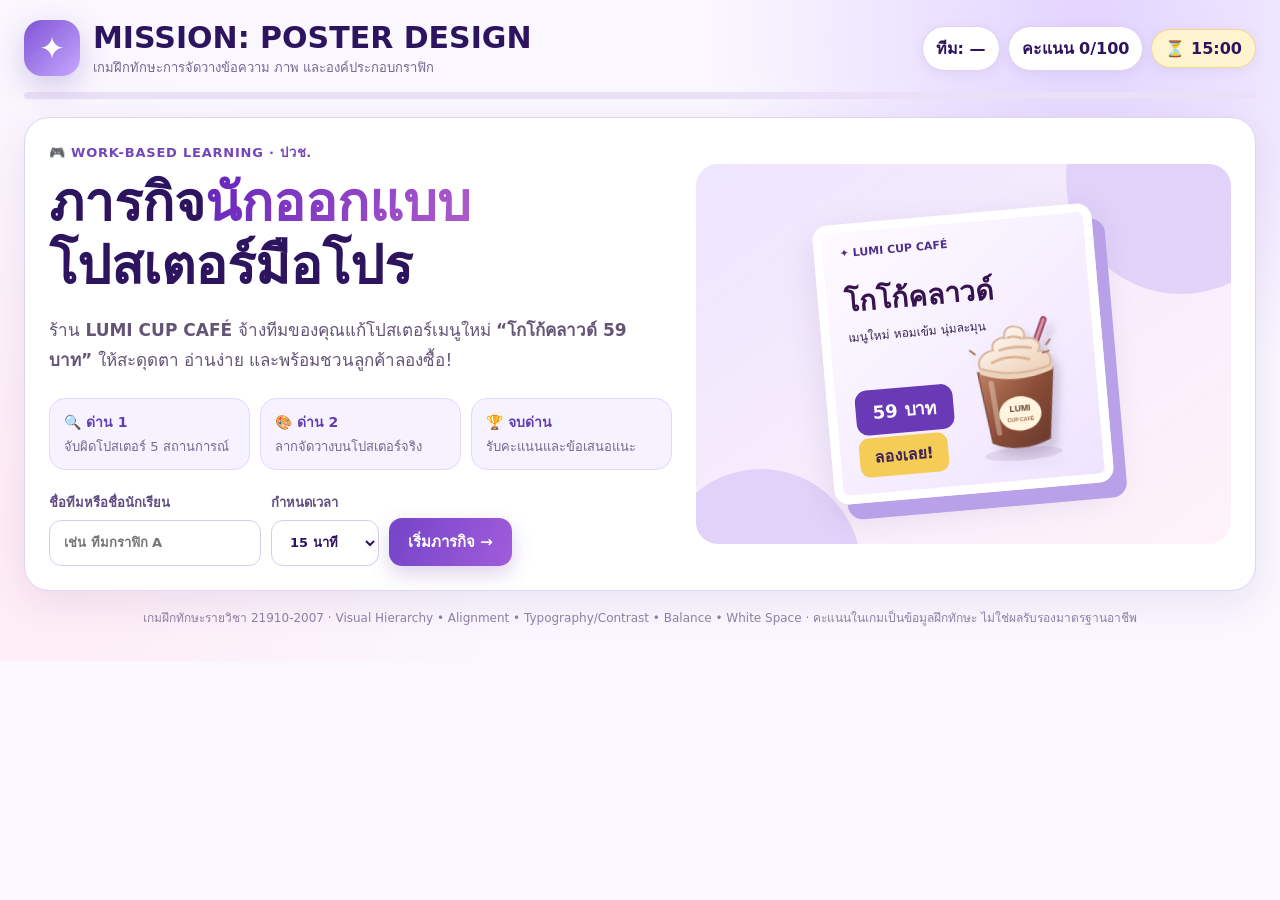
==== lumi-poster-design-game/index.html @ b1ff3faf "Publish independent LUMI CUP CAFE poster design learning game" ====
<!doctype html>
<html lang="th">
<head>
<meta charset="utf-8" />
<meta name="viewport" content="width=device-width,initial-scale=1" />
<title>ภารกิจนักออกแบบโปสเตอร์ | LUMI CUP CAFÉ</title>
<style>
:root{--deep:#2d145f;--purple:#7245c6;--lilac:#a58ce7;--pink:#f7e7ff;--yellow:#ffd868;--line:#ded4f3;--ink:#33264e;--muted:#75688d;--bg:#faf7ff;--green:#23765c;--red:#b74364}*{box-sizing:border-box}html{min-height:100%;background:var(--bg)}body{font-family:'Noto Sans Thai','Sarabun','Tahoma',system-ui,sans-serif;background:radial-gradient(circle at 85% 5%,#e2d3ff 0,transparent 30%),radial-gradient(circle at 2% 80%,#ffebf4 0,transparent 35%),var(--bg);margin:0;color:var(--ink)}button,input,select{font:inherit}button{cursor:pointer}button:disabled{cursor:not-allowed;opacity:.45}.app{max-width:1280px;margin:0 auto;padding:19px 24px 34px}.top{display:flex;justify-content:space-between;align-items:center;gap:16px;margin-bottom:20px}.topBrand{display:flex;align-items:center;gap:13px}.logo{height:56px;width:56px;border-radius:18px;display:grid;place-items:center;background:linear-gradient(135deg,#7f54d5,#c5a8ff);color:#fff;font-size:31px;box-shadow:0 10px 30px #6348b141}.top h1{font-size:clamp(21px,2.6vw,30px);color:var(--deep);margin:0;line-height:1.25}.top small{color:var(--muted);font-size:13px}.stats{display:flex;align-items:center;gap:8px;flex-wrap:wrap;justify-content:flex-end}.chip{border:1px solid #ded0f2;background:#fff;padding:9px 13px;border-radius:999px;font-weight:700;color:var(--deep);white-space:nowrap;box-shadow:0 3px 12px #4d348012}.chip.time{background:#fff4cf;border-color:#f5d881}.progress{height:7px;border-radius:15px;background:#eae1f8;overflow:hidden;margin:-6px 0 18px}.progressFill{height:100%;background:linear-gradient(90deg,#7543c6,#e0a3ec);width:0;transition:width .3s}.screen{display:none}.screen.active{display:block;animation:fade .25s ease}@keyframes fade{from{opacity:.5;transform:translateY(8px)}to{opacity:1;transform:translateY(0)}}.panel{background:#fff;border:1px solid var(--line);border-radius:25px;box-shadow:0 12px 37px #4e358218;padding:24px}.hero{display:grid;grid-template-columns:1fr 0.86fr;gap:24px;align-items:center;overflow:hidden}.eyebrow{letter-spacing:.06em;font-size:13px;color:#7545be;font-weight:900}.hero h2{font-size:clamp(29px,4.5vw,53px);color:var(--deep);line-height:1.2;margin:8px 0 15px}.hero p{font-size:17px;line-height:1.8;color:#645576}.gradientText{background:linear-gradient(120deg,#6425bc,#b15cce);background-clip:text;-webkit-background-clip:text;color:transparent}.heroArt{position:relative;min-height:380px;display:flex;align-items:center;justify-content:center;background:linear-gradient(145deg,#eee5ff,#fff3f9);border-radius:22px;padding:25px;overflow:hidden}.heroArt::before,.heroArt::after{position:absolute;content:'';border-radius:50%;background:#d7c6f8aa}.heroArt::before{width:230px;height:230px;top:-100px;right:-65px}.heroArt::after{width:200px;height:200px;bottom:-125px;left:-35px}.miniPoster{width:280px;aspect-ratio:1;background:linear-gradient(140deg,#fefaff,#efe4ff);border:9px solid #fff;border-radius:15px;box-shadow:12px 16px 0px #b8a1e8,0 12px 35px #48377922;position:relative;transform:rotate(-5deg);overflow:hidden;z-index:1}.miniPoster .mBrand{position:absolute;top:14px;left:17px;font-size:11px;font-weight:900;color:#50308b}.miniPoster .mTitle{position:absolute;top:47px;left:17px;font-size:28px;color:#36124e;font-weight:900}.miniPoster .mSub{position:absolute;top:95px;left:18px;font-size:12px}.miniPoster .mDrink{position:absolute;right:15px;top:90px;font-size:104px;filter:drop-shadow(6px 8px 4px #55446b38);width:132px;height:163px}.miniPoster .mPrice{position:absolute;left:19px;bottom:58px;background:#6939b6;color:white;padding:8px 17px;border-radius:12px;font-size:18px;font-weight:900}.miniPoster .mCta{position:absolute;left:19px;bottom:16px;background:#f5cd56;color:#40225a;border-radius:10px;padding:7px 15px;font-weight:900}.featureRow{display:grid;grid-template-columns:repeat(3,1fr);gap:10px;margin:22px 0}.feature{border-radius:16px;padding:12px 14px;background:#f7f2ff;border:1px solid #e5d8fb}.feature strong{display:block;color:#623cb2;font-size:14px;margin-bottom:3px}.feature span{font-size:13px;color:var(--muted)}.formrow{display:flex;gap:10px;align-items:flex-end;flex-wrap:wrap;margin-top:21px}.field{display:flex;flex-direction:column;gap:7px;font-size:13px;color:#604c80;font-weight:800}.field input,.field select{height:46px;border:1px solid #d9cceb;background:white;border-radius:12px;padding:0 14px;outline:none;color:#2d145f}.field input:focus,.field select:focus{box-shadow:0 0 0 3px #a58ce756}.btn{border:0;border-radius:13px;padding:12px 19px;font-weight:900;font-size:15px;min-height:46px;transition:transform .15s,filter .15s}.btn:hover{filter:brightness(1.03);transform:translateY(-1px)}.primary{background:linear-gradient(110deg,#7544c7,#a05cdb);color:white;box-shadow:0 8px 20px #6c42b33b}.secondary{background:#f1eafd;color:#5e359d;border:1px solid #d9c9f4}.quiet{background:white;border:1px solid #ddd4ef;color:#6b5886}.yellow{background:#ffd562;color:#452660}.headRow{display:flex;align-items:flex-start;justify-content:space-between;gap:15px;margin-bottom:16px}.headRow h2{color:var(--deep);margin:2px 0 5px;font-size:clamp(24px,3.4vw,35px)}.headRow p{color:var(--muted);margin:0;line-height:1.6}.tag{font-size:12px;color:#613aa1;background:#f0e7ff;border-radius:100px;padding:8px 12px;font-weight:900;white-space:nowrap}.quizLayout{display:grid;grid-template-columns:0.75fr 1fr;gap:18px}.badPreview{height:355px;border-radius:20px;background:linear-gradient(155deg,#ffeffb,#e2d6ff);padding:19px;position:relative;overflow:hidden;border:1px solid #e2d4ff}.badPreview .bpbrand{font-size:12px;font-weight:bold}.badPreview .bptitle{position:absolute;top:54px;left:25px;font-size:31px;font-weight:900;color:#49218c}.badPreview .bpphoto{position:absolute;top:105px;right:40px;font-size:109px;width:152px;height:185px}.badPreview .bpprice{position:absolute;bottom:90px;left:27px;font-weight:900;color:#642fa1;font-size:23px}.badPreview .bpcta{position:absolute;bottom:38px;left:27px;background:#f6d268;color:#442c4e;padding:7px 14px;border-radius:10px;font-weight:900}.badPreview .bpcopy{position:absolute;bottom:130px;left:27px;font-size:13px}.badPreview.caseHierarchy .bptitle{font-size:15px;top:82px}.badPreview.caseHierarchy .bpcopy{font-size:25px;bottom:128px}.badPreview.caseAlign .bptitle{left:140px}.badPreview.caseAlign .bpprice{left:10px}.badPreview.caseAlign .bpcta{left:170px}.badPreview.caseContrast .bptitle,.badPreview.caseContrast .bpprice{color:#e4d6ff}.badPreview.caseBalance .bpphoto{width:225px;height:265px;right:auto;left:-39px;top:75px}.badPreview.caseBalance .bptitle{left:222px;font-size:14px}.badPreview.caseBalance .bpprice{left:220px;font-size:14px}.badPreview.caseWhitespace .bptitle{top:91px}.badPreview.caseWhitespace .bpcopy{bottom:148px}.badPreview.caseWhitespace .bpprice{bottom:140px}.badPreview.caseWhitespace .bpcta{bottom:123px}.questionCard h3{color:#2f1c55;font-size:23px;margin:7px 0 15px;line-height:1.5}.options{display:grid;gap:10px}.opt{display:flex;align-items:center;gap:11px;text-align:left;padding:15px 16px;background:#fbf9ff;border:2px solid #ede7f7;border-radius:13px;font-size:15px;line-height:1.6;color:#3d2c5c;font-weight:700;min-height:62px}.opt .letter{border-radius:10px;display:grid;place-items:center;width:28px;height:28px;flex:none;background:#e9dcfa;color:#6938b1}.opt:hover:not(:disabled){border-color:#976ce2;background:#f7f0ff}.opt.correct{border-color:#5ab69b;background:#eaf8f1}.opt.wrong{border-color:#da889b;background:#fff0f4}.feedback{padding:14px;border-radius:14px;margin-top:16px;background:#fff5e4;border:1px solid #f2deae;color:#614b20;line-height:1.6;display:none}.feedback.show{display:block}.quizBottom{display:flex;justify-content:space-between;align-items:center;margin-top:18px}.boardLayout{display:grid;grid-template-columns:minmax(380px,1.02fr) minmax(300px,.88fr);gap:20px;align-items:start}.canvasWrap{background:#f6f1ff;padding:19px;border-radius:23px;border:1px solid #e4d7fb}.canvasTitle{display:flex;justify-content:space-between;color:#6c5491;font-size:13px;font-weight:800;margin-bottom:10px}.poster{width:min(100%,560px);aspect-ratio:1/1;margin:auto;background:linear-gradient(145deg,#fffafb 5%,#efe6ff 85%);border:9px solid white;border-radius:18px;box-shadow:0 14px 40px #54367a22;position:relative;overflow:hidden;touch-action:none;user-select:none}.poster::before{content:'';width:58%;height:58%;border-radius:50%;position:absolute;top:29%;right:-25%;background:radial-gradient(circle,#e7c6e8,#efdcff00 75%);pointer-events:none}.poster.guides{background-image:linear-gradient(145deg,#fffafb 5%,#efe6ff 85%),linear-gradient(#b59adb 1px,transparent 1px),linear-gradient(90deg,#b59adb 1px,transparent 1px)}.poster.guides::after{content:'';position:absolute;inset:5%;border:2px dashed #8d62b6b0;pointer-events:none;border-radius:8px}.posterPiece{position:absolute;touch-action:none;cursor:grab;display:flex;align-items:center;justify-content:center;text-align:center;transition:box-shadow .12s;padding:3px;line-height:1.1;z-index:2}.posterPiece:focus,.posterPiece.selected{outline:2px dashed #7d45c1;outline-offset:2px;z-index:5}.posterPiece:active{cursor:grabbing}.pieceBrand{font-weight:900;font-size:clamp(10px,1.4vw,16px);color:#59318b;letter-spacing:.05em;justify-content:flex-start}.pieceTitle{font-weight:1000;color:#ead4f5;font-size:clamp(18px,3vw,31px);justify-content:flex-start;text-align:left}.pieceTitle.big{font-size:clamp(27px,4.9vw,47px)}.pieceTitle.dark{color:#3c1b65}.pieceImage{font-size:clamp(67px,11vw,145px);filter:drop-shadow(3px 6px 5px #4a277327)}.cocoaCup{display:block;width:100%;height:100%;pointer-events:none}.piecePrice{font-weight:1000;background:#7136b6;color:white;border-radius:14px;font-size:clamp(14px,3vw,29px);box-shadow:0 5px 13px #8d57ca33}.pieceCta{background:#ffd569;color:#422450;border-radius:14px;font-size:clamp(13px,2.5vw,25px);font-weight:900}.posterNote{position:absolute;left:9%;top:43%;font-size:clamp(9px,1.3vw,13px);color:#977faf;pointer-events:none}.moveNote{font-size:12px;text-align:center;color:#695782;margin-top:10px}.toolPane h3{font-size:18px;color:var(--deep);margin:5px 0 8px}.toolPane p,.toolPane li{font-size:14px;line-height:1.75;color:#6c5a80}.selectLabel{display:inline-block;background:#f5edff;color:#5f349a;border-radius:9px;padding:5px 11px;font-size:13px;font-weight:900;margin:8px 0}.controls{border-radius:18px;background:#faf7ff;border:1px solid #e4dafa;padding:14px;display:grid;gap:12px}.controlGroup{display:flex;gap:7px;align-items:center;flex-wrap:wrap}.controlGroup label{min-width:95px;font-weight:800;font-size:13px;color:#51426c}.smallBtn{padding:9px 11px;border-radius:10px;font-size:13px;background:white;border:1px solid #d4c4ee;color:#5a3b8f;font-weight:900;min-width:42px}.smallBtn.on{background:#7349bf;color:white}.direction{display:grid;grid-template-columns:repeat(3,44px);gap:5px;justify-content:center}.direction button{border:1px solid #d4c4ee;background:white;color:#57368b;border-radius:9px;font-size:18px;min-height:38px}.direction .invisible{visibility:hidden}.evaluation{display:none;border-radius:18px;margin-top:13px;padding:14px;border:1px solid #e5d8f4;background:#fff}.evaluation.show{display:block}.criterion{display:flex;gap:8px;align-items:flex-start;margin:9px 0;font-size:13px;line-height:1.5}.criterion .status{width:21px;flex:none;font-weight:900}.criterion.ok{color:var(--green)}.criterion.notok{color:#a94c68}.workActions{display:flex;gap:8px;flex-wrap:wrap;margin-top:12px}.finalGrade{text-align:center;background:linear-gradient(145deg,#faf2ff,#fff);border:1px solid #e0cbf1;border-radius:22px;padding:26px 15px;margin:15px 0}.finalGrade .number{font-size:clamp(72px,12vw,115px);color:#6937b7;line-height:1;font-weight:1000}.finalGrade .number small{font-size:25px;color:#a894c0}.resultGrid{display:grid;grid-template-columns:repeat(2,1fr);gap:15px}.metric{padding:21px;border-radius:18px;background:#f8f3ff;border:1px solid #e7dbfc}.metric strong{font-size:32px;color:#452071}.metric span{color:#745e8e;font-size:14px;display:block}.foot{margin-top:17px;color:#8d7fa2;font-size:12px;text-align:center}.hide{display:none!important}@media(max-width:900px){.app{padding:12px}.hero,.quizLayout,.boardLayout{grid-template-columns:1fr}.heroArt{min-height:240px}.featureRow{grid-template-columns:1fr}.panel{padding:17px}.stats .chip{font-size:12px;padding:7px 10px}.poster{max-width:540px}.top{align-items:flex-start}.top h1{font-size:21px}.heroArt{display:none}}@media(max-width:520px){.top{flex-wrap:wrap}.headRow{display:block}.resultGrid{grid-template-columns:1fr}.boardLayout{display:block}.quizLayout{display:block}.posterPiece.pieceTitle.big{font-size:clamp(20px,7vw,35px)}.pieceImage{font-size:clamp(62px,24vw,110px)}}@media print{.top,.progress,.foot,.resultButtons,#screen-intro,#screen-quiz,#screen-board{display:none!important}#screen-result{display:block!important}.app{padding:0}.panel{box-shadow:none;border:none}.finalGrade{page-break-inside:avoid}}
</style>
</head>
<body>
<div class="app">
 <header class="top">
  <div class="topBrand"><div class="logo">✦</div><div><h1>MISSION: POSTER DESIGN</h1><small>เกมฝึกทักษะการจัดวางข้อความ ภาพ และองค์ประกอบกราฟิก</small></div></div>
  <div class="stats"><div class="chip">ทีม: <span id="teamView">—</span></div><div class="chip">คะแนน <span id="scoreView">0</span>/100</div><div class="chip time">⏳ <span id="timeView">15:00</span></div></div>
 </header>
 <div class="progress"><div class="progressFill" id="progressFill"></div></div>
 <section id="screen-intro" class="screen active">
  <div class="panel hero">
   <div>
    <div class="eyebrow">🎮 WORK-BASED LEARNING · ปวช.</div>
    <h2>ภารกิจ<span class="gradientText">นักออกแบบ</span><br>โปสเตอร์มือโปร</h2>
    <p>ร้าน <b>LUMI CUP CAFÉ</b> จ้างทีมของคุณแก้โปสเตอร์เมนูใหม่ <b>“โกโก้คลาวด์ 59 บาท”</b> ให้สะดุดตา อ่านง่าย และพร้อมชวนลูกค้าลองซื้อ!</p>
    <div class="featureRow"><div class="feature"><strong>🔍 ด่าน 1</strong><span>จับผิดโปสเตอร์ 5 สถานการณ์</span></div><div class="feature"><strong>🎨 ด่าน 2</strong><span>ลากจัดวางบนโปสเตอร์จริง</span></div><div class="feature"><strong>🏆 จบด่าน</strong><span>รับคะแนนและข้อเสนอแนะ</span></div></div>
    <div class="formrow"><label class="field">ชื่อทีมหรือชื่อนักเรียน<input id="teamInput" maxlength="36" placeholder="เช่น ทีมกราฟิก A" /></label><label class="field">กำหนดเวลา<select id="duration"><option value="15">15 นาที</option><option value="10">10 นาที</option><option value="20">20 นาที</option><option value="0">ไม่จับเวลา</option></select></label><button id="startBtn" class="btn primary">เริ่มภารกิจ →</button></div>
   </div>
   <div class="heroArt"><div class="miniPoster"><span class="mBrand">✦ LUMI CUP CAFÉ</span><span class="mTitle">โกโก้คลาวด์</span><span class="mSub">เมนูใหม่ หอมเข้ม นุ่มละมุน</span><span class="mDrink"><svg class="cocoaCup" viewBox="0 0 200 240" xmlns="http://www.w3.org/2000/svg" aria-label="ภาพแก้วโกโก้คลาวด์" role="img"><defs><linearGradient id="cocoaDrink" x1="0" y1="0" x2="1" y2="1"><stop stop-color="#bd8164"/><stop offset=".5" stop-color="#8a4c36"/><stop offset="1" stop-color="#63382d"/></linearGradient><linearGradient id="creamGradient" x1="0" y1="0" x2=".7" y2="1"><stop stop-color="#fffefa"/><stop offset="1" stop-color="#f0d4bd"/></linearGradient></defs><ellipse cx="103" cy="217" rx="59" ry="10" fill="#775e87" opacity=".15"/><path d="M120 83L150 17" stroke="#9e4b68" stroke-width="10" stroke-linecap="round"/><path d="M120 83L150 17" stroke="#da98a5" stroke-width="4" stroke-linecap="round"/><path d="M44 89Q99 101 158 89L145 197Q99 217 58 197Z" fill="url(#cocoaDrink)" stroke="#7d493d" stroke-width="2"/><path d="M63 107L69 183" stroke="#fff5e2" stroke-opacity=".35" stroke-width="8" stroke-linecap="round"/><path d="M52 88Q100 107 153 89" fill="none" stroke="#ecd2b8" stroke-width="11" stroke-linecap="round"/><path d="M48 83C43 67 59 58 70 57C66 45 81 37 89 40C87 29 96 21 105 24C120 26 121 37 117 43C135 41 146 52 138 64C154 64 160 75 153 87Q99 103 48 83Z" fill="url(#creamGradient)" stroke="#d8b79f" stroke-width="3"/><path d="M67 76Q92 64 123 75M80 58Q103 52 127 58M94 40Q103 37 113 42" fill="none" stroke="#d6a98a" stroke-width="4" stroke-linecap="round" opacity=".8"/><ellipse cx="103" cy="156" rx="32" ry="26" fill="#fff4de"/><text x="103" y="153" text-anchor="middle" font-size="13" font-weight="900" font-family="Tahoma, sans-serif" fill="#67432f">LUMI</text><text x="103" y="167" text-anchor="middle" font-size="8" font-weight="800" font-family="Tahoma, sans-serif" fill="#98694e">CUP CAFÉ</text><path d="M151 55l6 -7m-12 19l9 -2M42 61l-7-6" stroke="#ab7a63" stroke-width="3" stroke-linecap="round"/></svg></span><span class="mPrice">59 บาท</span><span class="mCta">ลองเลย!</span></div></div>
  </div>
 </section>
 <section id="screen-quiz" class="screen">
  <div class="headRow"><div><div class="eyebrow">ด่าน 1/2 · DESIGN DETECTIVE</div><h2>จับผิดโปสเตอร์!</h2><p>อ่านโจทย์และเลือกวิธีแก้ไขที่เหมาะสมที่สุด · ข้อละ 10 คะแนน</p></div><div class="tag">ข้อ <span id="questionCount">1</span> จาก 5</div></div>
  <div class="quizLayout">
   <div class="panel"><div class="badPreview" id="badPreview"><div class="bpbrand">LUMI CUP CAFÉ</div><div class="bptitle">โกโก้คลาวด์</div><div class="bpcopy">เมนูใหม่ หอมเข้ม นุ่มละมุน</div><div class="bpphoto"><svg class="cocoaCup" viewBox="0 0 200 240" xmlns="http://www.w3.org/2000/svg" aria-label="ภาพแก้วโกโก้คลาวด์" role="img"><defs><linearGradient id="cocoaDrink" x1="0" y1="0" x2="1" y2="1"><stop stop-color="#bd8164"/><stop offset=".5" stop-color="#8a4c36"/><stop offset="1" stop-color="#63382d"/></linearGradient><linearGradient id="creamGradient" x1="0" y1="0" x2=".7" y2="1"><stop stop-color="#fffefa"/><stop offset="1" stop-color="#f0d4bd"/></linearGradient></defs><ellipse cx="103" cy="217" rx="59" ry="10" fill="#775e87" opacity=".15"/><path d="M120 83L150 17" stroke="#9e4b68" stroke-width="10" stroke-linecap="round"/><path d="M120 83L150 17" stroke="#da98a5" stroke-width="4" stroke-linecap="round"/><path d="M44 89Q99 101 158 89L145 197Q99 217 58 197Z" fill="url(#cocoaDrink)" stroke="#7d493d" stroke-width="2"/><path d="M63 107L69 183" stroke="#fff5e2" stroke-opacity=".35" stroke-width="8" stroke-linecap="round"/><path d="M52 88Q100 107 153 89" fill="none" stroke="#ecd2b8" stroke-width="11" stroke-linecap="round"/><path d="M48 83C43 67 59 58 70 57C66 45 81 37 89 40C87 29 96 21 105 24C120 26 121 37 117 43C135 41 146 52 138 64C154 64 160 75 153 87Q99 103 48 83Z" fill="url(#creamGradient)" stroke="#d8b79f" stroke-width="3"/><path d="M67 76Q92 64 123 75M80 58Q103 52 127 58M94 40Q103 37 113 42" fill="none" stroke="#d6a98a" stroke-width="4" stroke-linecap="round" opacity=".8"/><ellipse cx="103" cy="156" rx="32" ry="26" fill="#fff4de"/><text x="103" y="153" text-anchor="middle" font-size="13" font-weight="900" font-family="Tahoma, sans-serif" fill="#67432f">LUMI</text><text x="103" y="167" text-anchor="middle" font-size="8" font-weight="800" font-family="Tahoma, sans-serif" fill="#98694e">CUP CAFÉ</text><path d="M151 55l6 -7m-12 19l9 -2M42 61l-7-6" stroke="#ab7a63" stroke-width="3" stroke-linecap="round"/></svg></div><div class="bpprice">59 บาท</div><div class="bpcta">ลองเลย!</div></div><div class="moveNote">โปสเตอร์ตัวอย่างมีจุดที่ควรแก้ไข · ใช้สายตานักออกแบบช่วยวิเคราะห์</div></div>
   <div class="panel questionCard"><div class="tag" id="principleTag">หลักการออกแบบ</div><h3 id="questionText"></h3><div id="answers" class="options"></div><div id="feedback" class="feedback" aria-live="polite"></div><div class="quizBottom"><span id="quizPoints" style="font-weight:900;color:#7543b6">คะแนนด่านนี้ 0/50</span><button id="nextBtn" class="btn primary" disabled>ข้อต่อไป →</button></div></div>
  </div>
 </section>
 <section id="screen-board" class="screen">
  <div class="headRow"><div><div class="eyebrow">ด่าน 2/2 · ART DIRECTOR</div><h2>ลงมือจัดเลย์เอาต์!</h2><p>ลาก 5 องค์ประกอบให้เหมาะสม แล้วปรับขนาดหัวเรื่องและสีตัวอักษร</p></div><div class="tag">ด่านนี้ 50 คะแนน</div></div>
  <div class="boardLayout">
   <div class="canvasWrap"><div class="canvasTitle"><span>โปสเตอร์จริง · 1:1 (1080 × 1080 px จำลอง)</span><span>แก้ไขด้วยการลาก</span></div>
    <div class="poster" id="poster" aria-label="พื้นที่จัดวางโปสเตอร์แบบลากได้">
      <div class="posterNote">เมนูใหม่ · หอมเข้ม นุ่มละมุน</div>
      <div tabindex="0" role="button" aria-label="โลโก้ร้าน ลากเพื่อย้าย" data-piece="brand" class="posterPiece pieceBrand">✦ LUMI CUP CAFÉ</div>
      <div tabindex="0" role="button" aria-label="ชื่อเมนู ลากเพื่อย้าย" data-piece="title" class="posterPiece pieceTitle">โกโก้คลาวด์</div>
      <div tabindex="0" role="button" aria-label="ภาพสินค้า ลากเพื่อย้าย" data-piece="image" class="posterPiece pieceImage"><svg class="cocoaCup" viewBox="0 0 200 240" xmlns="http://www.w3.org/2000/svg" aria-label="ภาพแก้วโกโก้คลาวด์" role="img"><defs><linearGradient id="cocoaDrink" x1="0" y1="0" x2="1" y2="1"><stop stop-color="#bd8164"/><stop offset=".5" stop-color="#8a4c36"/><stop offset="1" stop-color="#63382d"/></linearGradient><linearGradient id="creamGradient" x1="0" y1="0" x2=".7" y2="1"><stop stop-color="#fffefa"/><stop offset="1" stop-color="#f0d4bd"/></linearGradient></defs><ellipse cx="103" cy="217" rx="59" ry="10" fill="#775e87" opacity=".15"/><path d="M120 83L150 17" stroke="#9e4b68" stroke-width="10" stroke-linecap="round"/><path d="M120 83L150 17" stroke="#da98a5" stroke-width="4" stroke-linecap="round"/><path d="M44 89Q99 101 158 89L145 197Q99 217 58 197Z" fill="url(#cocoaDrink)" stroke="#7d493d" stroke-width="2"/><path d="M63 107L69 183" stroke="#fff5e2" stroke-opacity=".35" stroke-width="8" stroke-linecap="round"/><path d="M52 88Q100 107 153 89" fill="none" stroke="#ecd2b8" stroke-width="11" stroke-linecap="round"/><path d="M48 83C43 67 59 58 70 57C66 45 81 37 89 40C87 29 96 21 105 24C120 26 121 37 117 43C135 41 146 52 138 64C154 64 160 75 153 87Q99 103 48 83Z" fill="url(#creamGradient)" stroke="#d8b79f" stroke-width="3"/><path d="M67 76Q92 64 123 75M80 58Q103 52 127 58M94 40Q103 37 113 42" fill="none" stroke="#d6a98a" stroke-width="4" stroke-linecap="round" opacity=".8"/><ellipse cx="103" cy="156" rx="32" ry="26" fill="#fff4de"/><text x="103" y="153" text-anchor="middle" font-size="13" font-weight="900" font-family="Tahoma, sans-serif" fill="#67432f">LUMI</text><text x="103" y="167" text-anchor="middle" font-size="8" font-weight="800" font-family="Tahoma, sans-serif" fill="#98694e">CUP CAFÉ</text><path d="M151 55l6 -7m-12 19l9 -2M42 61l-7-6" stroke="#ab7a63" stroke-width="3" stroke-linecap="round"/></svg></div>
      <div tabindex="0" role="button" aria-label="ราคา ลากเพื่อย้าย" data-piece="price" class="posterPiece piecePrice">59 บาท</div>
      <div tabindex="0" role="button" aria-label="ข้อความชวนซื้อ ลากเพื่อย้าย" data-piece="cta" class="posterPiece pieceCta">ลองเลย!</div>
    </div>
    <div class="moveNote">ลากด้วยเมาส์/นิ้ว หรือคลิกเลือกแล้วใช้ปุ่มลูกศร · ทำงานได้แม้ไม่มีอินเทอร์เน็ต</div>
   </div>
   <div class="panel toolPane">
     <h3>📋 Creative Brief จากผู้ว่าจ้าง</h3>
     <p>ออกแบบสื่อ Facebook / Instagram สำหรับนักเรียน–นักศึกษา ให้ <b>ชื่อเมนูอ่านก่อน</b> มี <b>ภาพสินค้าโดดเด่น</b> เห็น <b>ราคา 59 บาท</b> ชัดเจน และมีข้อความ <b>“ลองเลย!”</b> ชวนซื้อ</p>
     <div class="controls">
       <div><div style="font-size:12px;color:#80669f">องค์ประกอบที่เลือก</div><span id="selectedLabel" class="selectLabel">ยังไม่เลือก</span></div>
       <div class="controlGroup"><label>ขนาดหัวเรื่อง</label><button class="smallBtn" id="smallTitleBtn">ขนาดเล็ก</button><button class="smallBtn" id="largeTitleBtn">ขนาดใหญ่</button></div>
       <div class="controlGroup"><label>สีหัวเรื่อง</label><button class="smallBtn" id="lightColorBtn">ม่วงอ่อน</button><button class="smallBtn" id="darkColorBtn">ม่วงเข้ม</button></div>
       <div class="controlGroup"><label>แนวช่วยจัด</label><button id="guideBtn" class="smallBtn">เปิดเส้นไกด์</button><button id="resetLayout" class="smallBtn">เริ่มจัดใหม่</button></div>
       <div class="controlGroup" style="align-items:flex-start"><label>ขยับทีละนิด</label><div class="direction"><span class="invisible"></span><button type="button" data-nudge="up" aria-label="เลื่อนขึ้น">↑</button><span class="invisible"></span><button type="button" data-nudge="left" aria-label="เลื่อนซ้าย">←</button><button type="button" data-nudge="down" aria-label="เลื่อนลง">↓</button><button type="button" data-nudge="right" aria-label="เลื่อนขวา">→</button></div></div>
     </div>
     <div class="workActions"><button class="btn yellow" id="checkBtn">🔎 ตรวจเลย์เอาต์</button><button class="btn secondary" id="finishBtn">ส่งงานและดูคะแนน →</button></div>
     <div class="evaluation" id="evaluation" aria-live="polite"><strong id="evaluationTitle">ผลตรวจเลย์เอาต์</strong><div id="criteria"></div><div style="font-size:12px;color:#836f9a">แก้ไขและกดตรวจซ้ำได้ ไม่หักคะแนนจากการทดลอง</div></div>
   </div>
  </div>
 </section>
 <section id="screen-result" class="screen">
  <div class="panel"><div class="eyebrow">🎉 ภารกิจเสร็จสิ้น · LUMI CUP CAFÉ</div><h2 style="color:var(--deep);margin:8px 0">ผลการฝึกทักษะการออกแบบโปสเตอร์</h2><div style="color:#77628f">ผู้เล่น/ทีม: <strong id="resultTeam"></strong></div>
   <div class="finalGrade"><div class="number"><span id="finalScore">0</span><small> / 100</small></div><h2 id="finalMessage" style="color:#592995;margin:8px 0">ดีมาก!</h2><div id="finalDescription" style="color:#7b668b"></div></div>
   <div class="resultGrid"><div class="metric"><strong id="knowledgeResult">0/50</strong><span>🔎 การวิเคราะห์โปสเตอร์ (K)</span></div><div class="metric"><strong id="skillResult">0/50</strong><span>🎨 การจัดวางองค์ประกอบ (S / Ap)</span></div></div>
   <div id="resultAdvice" style="background:#fcf9ff;border:1px solid #e8ddfa;padding:17px;border-radius:18px;margin:17px 0;line-height:1.9"></div>
   <div class="workActions resultButtons"><button id="downloadScore" class="btn primary">📥 บันทึกผลคะแนน (.csv)</button><button id="printResult" class="btn secondary">🖨️ พิมพ์ผลคะแนน</button><button id="replayBtn" class="btn quiet">↻ เล่นใหม่</button></div>
  </div>
 </section>
 <div class="foot">เกมฝึกทักษะรายวิชา 21910-2007 · Visual Hierarchy • Alignment • Typography/Contrast • Balance • White Space · คะแนนในเกมเป็นข้อมูลฝึกทักษะ ไม่ใช่ผลรับรองมาตรฐานอาชีพ</div>
</div>
<script>
(() => {
'use strict';
const $=id=>document.getElementById(id);
const questions=[
 {tag:'Visual Hierarchy · ลำดับความสำคัญ',preview:'caseHierarchy',stem:'ชื่อเมนู “โกโก้คลาวด์” เล็กมาก แต่ข้อความรายละเอียดกลับใหญ่กว่า ควรแก้อย่างไรเป็นอันดับแรก?',options:['ขยายหัวเรื่องและลดความเด่นของข้อความรอง','เปลี่ยนภาพเครื่องดื่มให้เล็กที่สุด','เพิ่มข้อความรายละเอียดให้มากขึ้น'],answer:0,why:'Visual Hierarchy ช่วยให้ผู้ชมเห็นข้อมูลสำคัญก่อน เช่น ชื่อสินค้า แล้วจึงอ่านรายละเอียดรอง'},
 {tag:'Alignment · การจัดแนว',preview:'caseAlign',stem:'ชื่อเมนู ราคา และปุ่ม “ลองเลย!” เริ่มต้นคนละแนว ทำให้ภาพดูไม่เป็นระเบียบ วิธีใดเหมาะที่สุด?',options:['เพิ่มกรอบสีรอบข้อความทุกบรรทัด','เลือกแนวจัดวางร่วมกันให้ข้อความสัมพันธ์กัน','ขยายภาพสินค้าให้เต็มพื้นหลัง'],answer:1,why:'Alignment ทำให้องค์ประกอบสัมพันธ์กัน สายตาไล่ตามข้อมูลได้ง่ายและงานดูเป็นระบบ'},
 {tag:'Typography / Contrast · การอ่านง่าย',preview:'caseContrast',stem:'ตัวอักษรสีม่วงอ่อนอยู่บนพื้นสีอ่อน ผู้ชมอ่านชื่อและราคาไม่ชัด ควรปรับอย่างไร?',options:['ลดความหนาตัวอักษรเพื่อให้ดูเบา','ลดขนาดหัวเรื่องแล้วเพิ่มลวดลาย','เลือกสีตัวอักษรเข้มขึ้นเพื่อเพิ่มความต่างจากพื้นหลัง'],answer:2,why:'ความต่างของสีระหว่างตัวอักษรกับพื้นหลังช่วยให้ข้อความอ่านง่าย และรองรับการสื่อสารข้อมูลสำคัญ'},
 {tag:'Balance · ความสมดุล',preview:'caseBalance',stem:'ภาพเครื่องดื่มใหญ่จนโปสเตอร์หนักไปทางซ้าย ส่วนข้อความกระจุกอยู่ขอบขวา ควรทำอย่างไร?',options:['ปรับขนาดและตำแหน่งภาพ–ข้อความให้น้ำหนักสมดุล','นำองค์ประกอบทั้งหมดไปชิดซ้าย','เพิ่มภาพเครื่องดื่มอีกภาพที่มุมซ้าย'],answer:0,why:'Balance คือการกระจายน้ำหนักทางสายตาให้ภาพและข้อความอยู่ร่วมกันอย่างเหมาะสม'},
 {tag:'White Space · พื้นที่ว่าง',preview:'caseWhitespace',stem:'ข้อความ ราคา และปุ่มชวนซื้ออยู่ชิดกันจนแยกไม่ออก วิธีใดทำให้โปสเตอร์อ่านง่ายขึ้น?',options:['ใช้ตัวอักษรทุกชนิดให้ใหญ่ขึ้น','เพิ่มระยะห่างระหว่างกลุ่มข้อมูลและเว้นพื้นที่รอบองค์ประกอบ','เพิ่มกราฟิกลวดลายลงในทุกพื้นที่ว่าง'],answer:1,why:'White Space ช่วยแยกกลุ่มข้อมูล สร้างจังหวะในการอ่าน และลดความแออัดขององค์ประกอบ'}
];
const itemNames={brand:'โลโก้ร้าน',title:'ชื่อเมนู',image:'ภาพสินค้า',price:'ราคา',cta:'ข้อความชวนซื้อ'};
const init={brand:{x:12,y:10},title:{x:29,y:25},image:{x:33,y:36},price:{x:29,y:63},cta:{x:41,y:80}};
const dims={brand:{w:39,h:8},title:{w:57,h:15},image:{w:42,h:39},price:{w:30,h:12},cta:{w:33,h:11}};
let st={screen:'intro',name:'',q:0,answered:false,knowledge:0,board:0,positions:copy(init),selected:'title',big:false,dark:false,guides:false,limit:900,remaining:900,timer:null,evaluated:false,report:[],lastDone:false};
function copy(x){return JSON.parse(JSON.stringify(x))}
function show(page){['intro','quiz','board','result'].forEach(s=>$('screen-'+s).classList.toggle('active',s===page));st.screen=page;$('progressFill').style.width=({intro:0,quiz:26+(st.q/5)*24,board:65,result:100}[page])+'%';window.scrollTo({top:0,behavior:'instant'})}
function updateTop(){ $('teamView').textContent=st.name||'—';$('scoreView').textContent=st.knowledge+st.board;$('timeView').textContent=st.limit===0?'ไม่จับเวลา':`${String(Math.floor(st.remaining/60)).padStart(2,'0')}:${String(st.remaining%60).padStart(2,'0')}`;}
function startTimer(){if(st.timer)clearInterval(st.timer);if(!st.limit)return;st.timer=setInterval(()=>{st.remaining=Math.max(0,st.remaining-1);updateTop();if(st.remaining===0){clearInterval(st.timer);if(st.screen==='board'){evaluate();finish();}else if(st.screen==='quiz'){st.board=0;finish();}}},1000)}
function start(){st.name=$('teamInput').value.trim()||'ทีมออกแบบ';st.limit=Number($('duration').value)*60;st.remaining=st.limit;st.knowledge=0;st.board=0;st.q=0;st.answered=false;st.evaluated=false;st.lastDone=false;st.positions=copy(init);st.big=false;st.dark=false;st.guides=false;updateTop();startTimer();renderQuestion();show('quiz')}
function renderQuestion(){const q=questions[st.q];$('questionCount').textContent=st.q+1;$('principleTag').textContent=q.tag;$('questionText').textContent=q.stem;$('badPreview').className='badPreview '+q.preview;$('feedback').classList.remove('show');$('feedback').textContent='';$('nextBtn').disabled=true;$('nextBtn').textContent=st.q===4?'ไปจัดโปสเตอร์ →':'ข้อต่อไป →';$('quizPoints').textContent='คะแนนด่านนี้ '+st.knowledge+'/50';$('answers').replaceChildren();q.options.forEach((answer,i)=>{const b=document.createElement('button');b.className='opt';const letter=document.createElement('span');letter.className='letter';letter.textContent=['ก','ข','ค'][i];const t=document.createElement('span');t.textContent=answer;b.append(letter,t);b.onclick=()=>answerQ(i);$('answers').appendChild(b)});st.answered=false}
function answerQ(i){if(st.answered)return;const q=questions[st.q];st.answered=true;const correct=i===q.answer;if(correct)st.knowledge+=10;Array.from($('answers').children).forEach((b,j)=>{b.disabled=true;if(j===q.answer)b.classList.add('correct');else if(j===i)b.classList.add('wrong')});$('feedback').textContent=(correct?'✓ ตอบถูก! ':'✦ ลองทบทวน: ')+q.why;$('feedback').classList.add('show');$('nextBtn').disabled=false;$('quizPoints').textContent='คะแนนด่านนี้ '+st.knowledge+'/50';updateTop()}
function next(){if(!st.answered)return;if(st.q<4){st.q++;renderQuestion();$('progressFill').style.width=(26+(st.q/5)*24)+'%'}else{setupBoard();show('board')}}
function pieceSize(id){if(id==='title'&&!st.big)return{w:47,h:12};return dims[id]}
function paint(){const board=$('poster');board.classList.toggle('guides',st.guides);Object.keys(st.positions).forEach(id=>{const el=document.querySelector(`[data-piece="${id}"]`);const p=st.positions[id];el.style.left=p.x+'%';el.style.top=p.y+'%';el.style.width=pieceSize(id).w+'%';el.style.height=pieceSize(id).h+'%';el.classList.toggle('selected',st.selected===id)});const title=document.querySelector('[data-piece="title"]');title.classList.toggle('big',st.big);title.classList.toggle('dark',st.dark);$('selectedLabel').textContent=itemNames[st.selected];$('smallTitleBtn').classList.toggle('on',!st.big);$('largeTitleBtn').classList.toggle('on',st.big);$('lightColorBtn').classList.toggle('on',!st.dark);$('darkColorBtn').classList.toggle('on',st.dark);$('guideBtn').classList.toggle('on',st.guides);$('guideBtn').textContent=st.guides?'ปิดเส้นไกด์':'เปิดเส้นไกด์'}
function setupBoard(){st.selected='title';st.board=0;st.evaluated=false;st.positions=copy(init);st.big=false;st.dark=false;st.guides=false;$('evaluation').classList.remove('show');paint();updateTop()}
function select(id){st.selected=id;paint()}
function moveTo(id,x,y){const s=pieceSize(id);st.positions[id]={x:Math.max(0,Math.min(100-s.w,x)),y:Math.max(0,Math.min(100-s.h,y))};paint()}
let drag=null;
document.querySelectorAll('.posterPiece').forEach(el=>{
 const id=el.dataset.piece;
 el.addEventListener('pointerdown',e=>{if(e.button!==undefined&&e.button!==0)return;e.preventDefault();select(id);const rect=$('poster').getBoundingClientRect();const elrect=el.getBoundingClientRect();drag={id,pointerId:e.pointerId,dx:e.clientX-elrect.left,dy:e.clientY-elrect.top};el.setPointerCapture(e.pointerId)});
 el.addEventListener('pointermove',e=>{if(!drag||drag.id!==id||drag.pointerId!==e.pointerId)return;const r=$('poster').getBoundingClientRect();moveTo(id,(e.clientX-r.left-drag.dx)/r.width*100,(e.clientY-r.top-drag.dy)/r.height*100)});
 function up(){drag=null}el.addEventListener('pointerup',up);el.addEventListener('pointercancel',up);
 el.addEventListener('keydown',e=>{const d={ArrowUp:[0,-2],ArrowDown:[0,2],ArrowLeft:[-2,0],ArrowRight:[2,0]}[e.key];if(d){e.preventDefault();select(id);const p=st.positions[id];moveTo(id,p.x+d[0],p.y+d[1])}})
});
document.querySelectorAll('[data-nudge]').forEach(b=>b.addEventListener('click',()=>{const m={up:[0,-2],down:[0,2],left:[-2,0],right:[2,0]}[b.dataset.nudge];const p=st.positions[st.selected];moveTo(st.selected,p.x+m[0],p.y+m[1])}));
$('smallTitleBtn').onclick=()=>{st.big=false;moveTo('title',st.positions.title.x,st.positions.title.y)};
$('largeTitleBtn').onclick=()=>{st.big=true;moveTo('title',st.positions.title.x,st.positions.title.y)};
$('lightColorBtn').onclick=()=>{st.dark=false;paint()};$('darkColorBtn').onclick=()=>{st.dark=true;paint()};$('guideBtn').onclick=()=>{st.guides=!st.guides;paint()};$('resetLayout').onclick=()=>{st.positions=copy(init);st.big=false;st.dark=false;paint();$('evaluation').classList.remove('show')};
function collide(a,b){let p=st.positions[a],q=st.positions[b],s=pieceSize(a),t=pieceSize(b);let pad=1.4;return p.x<q.x+t.w+pad&&p.x+s.w+pad>q.x&&p.y<q.y+t.h+pad&&p.y+s.h+pad>q.y}
function evaluate(){const p=st.positions;const ids=Object.keys(p);let collisionPairs=[];for(let i=0;i<ids.length;i++)for(let j=i+1;j<ids.length;j++)if(collide(ids[i],ids[j]))collisionPairs.push([ids[i],ids[j]]);const margin=ids.every(id=>{const s=pieceSize(id);return p[id].x>=5&&p[id].y>=5&&p[id].x+s.w<=95&&p[id].y+s.h<=95});
 const checks=[
 {name:'Visual Hierarchy',ok:st.big&&p.title.y>=12&&p.title.y<=32&&p.price.y>=49,tip:'ขยายหัวเรื่อง วางไว้ส่วนบน และให้ราคาเป็นจุดเด่นรอง'},
 {name:'Alignment',ok:Math.abs(p.brand.x-p.title.x)<=10&&Math.abs(p.price.x-p.title.x)<=10&&Math.abs(p.cta.x-p.title.x)<=10,tip:'จัดแนวซ้ายของชื่อร้าน ชื่อเมนู ราคา และปุ่มชวนซื้อให้ใกล้กัน'},
 {name:'Typography / Contrast',ok:st.dark,tip:'เปลี่ยนหัวเรื่องเป็นม่วงเข้ม เพื่อให้อ่านได้ชัดจากพื้นหลังอ่อน'},
 {name:'Balance',ok:p.image.x>=45&&p.image.x<=58&&p.image.y>=31&&p.image.y<=50&&p.title.x<=25,tip:'ให้ภาพสินค้าอยู่ด้านขวาช่วงกลาง และข้อความหลักอยู่ด้านซ้าย'},
 {name:'White Space',ok:collisionPairs.length===0&&margin,tip:collisionPairs.length>0?'แยกองค์ประกอบที่ทับหรือชิดกันออก และเว้นพื้นที่รอบชิ้นงาน':'เว้นระยะจากขอบโปสเตอร์อย่างน้อยประมาณ 5%'}
 ];st.report=checks;st.board=checks.filter(c=>c.ok).length*10;st.evaluated=true;$('evaluationTitle').textContent='ผ่าน '+checks.filter(c=>c.ok).length+'/5 หลักการ · คะแนน '+st.board+'/50';$('criteria').replaceChildren();checks.forEach(c=>{const item=document.createElement('div');item.className='criterion '+(c.ok?'ok':'notok');const status=document.createElement('span');status.className='status';status.textContent=c.ok?'✓':'!';const text=document.createElement('span');text.textContent=c.ok?`${c.name} — ผ่าน`: `${c.name} — ${c.tip}`;item.append(status,text);$('criteria').append(item)});$('evaluation').classList.add('show');updateTop();return checks}
function finish(){if(st.screen==='board')evaluate();if(st.timer)clearInterval(st.timer);st.lastDone=true;const total=st.knowledge+st.board;$('finalScore').textContent=total;$('resultTeam').textContent=st.name;$('knowledgeResult').textContent=st.knowledge+'/50';$('skillResult').textContent=st.board+'/50';$('finalMessage').textContent=total>=90?'นักออกแบบมือโปร! 🏆':total>=70?'เยี่ยมมาก! 🌟':total>=50?'พัฒนาได้อีก! ✨':'ลองฝึกใหม่อีกครั้ง 💜';$('finalDescription').textContent=total>=80?'ผลงานสื่อสารได้ดี ลองอธิบายเหตุผลที่เลือกจัดวางองค์ประกอบให้เพื่อนฟัง':'ตรวจคำแนะนำด้านล่างแล้วลองจัดองค์ประกอบใหม่เพื่อพัฒนาทักษะ';const missed=st.report?.filter(c=>!c.ok)||[];$('resultAdvice').replaceChildren();const title=document.createElement('strong');title.textContent='ข้อเสนอแนะเพื่อนำไปปรับใช้จริง';$('resultAdvice').append(title);const body=document.createElement('p');body.textContent=missed.length?'ฝึกเพิ่มเติม: '+missed.map(x=>x.name+' — '+x.tip).join(' • '):'ผ่านเกณฑ์จัดวางทั้ง 5 ข้อแล้ว! ลองนำหลักการเดียวกันไปออกแบบโปสเตอร์สินค้าอื่น และฝึกอธิบายเหตุผลการออกแบบ';$('resultAdvice').append(body);show('result');updateTop()}
function downloadScore(){let now=new Date;let row=[now.toLocaleString('th-TH'),st.name,st.knowledge,st.board,st.knowledge+st.board,...(st.report||[]).map(c=>c.ok?'ผ่าน':'ควรฝึก')];let labels=['วันเวลา','ทีม/ผู้เล่น','วิเคราะห์ K (50)','จัดวาง S/Ap (50)','รวม (100)','Visual Hierarchy','Alignment','Typography/Contrast','Balance','White Space'];const encode=c=>'"'+String(c).replace(/"/g,'""')+'"';const csv='\uFEFF'+[labels,row].map(arr=>arr.map(encode).join(',')).join('\r\n');const blob=new Blob([csv],{type:'text/csv;charset=utf-8;'});let url=URL.createObjectURL(blob);const a=document.createElement('a');a.href=url;a.download='คะแนนเกมจัดวางโปสเตอร์.csv';document.body.append(a);a.click();a.remove();setTimeout(()=>URL.revokeObjectURL(url),1500)}
$('startBtn').onclick=start;$('nextBtn').onclick=next;$('checkBtn').onclick=evaluate;$('finishBtn').onclick=finish;$('replayBtn').onclick=()=>{if(st.timer)clearInterval(st.timer);st.name='';st.knowledge=0;st.board=0;st.remaining=st.limit;st.q=0;$('teamInput').value='';updateTop();show('intro')};$('downloadScore').onclick=downloadScore;$('printResult').onclick=()=>window.print();updateTop();
})();
</script>
</body>
</html>
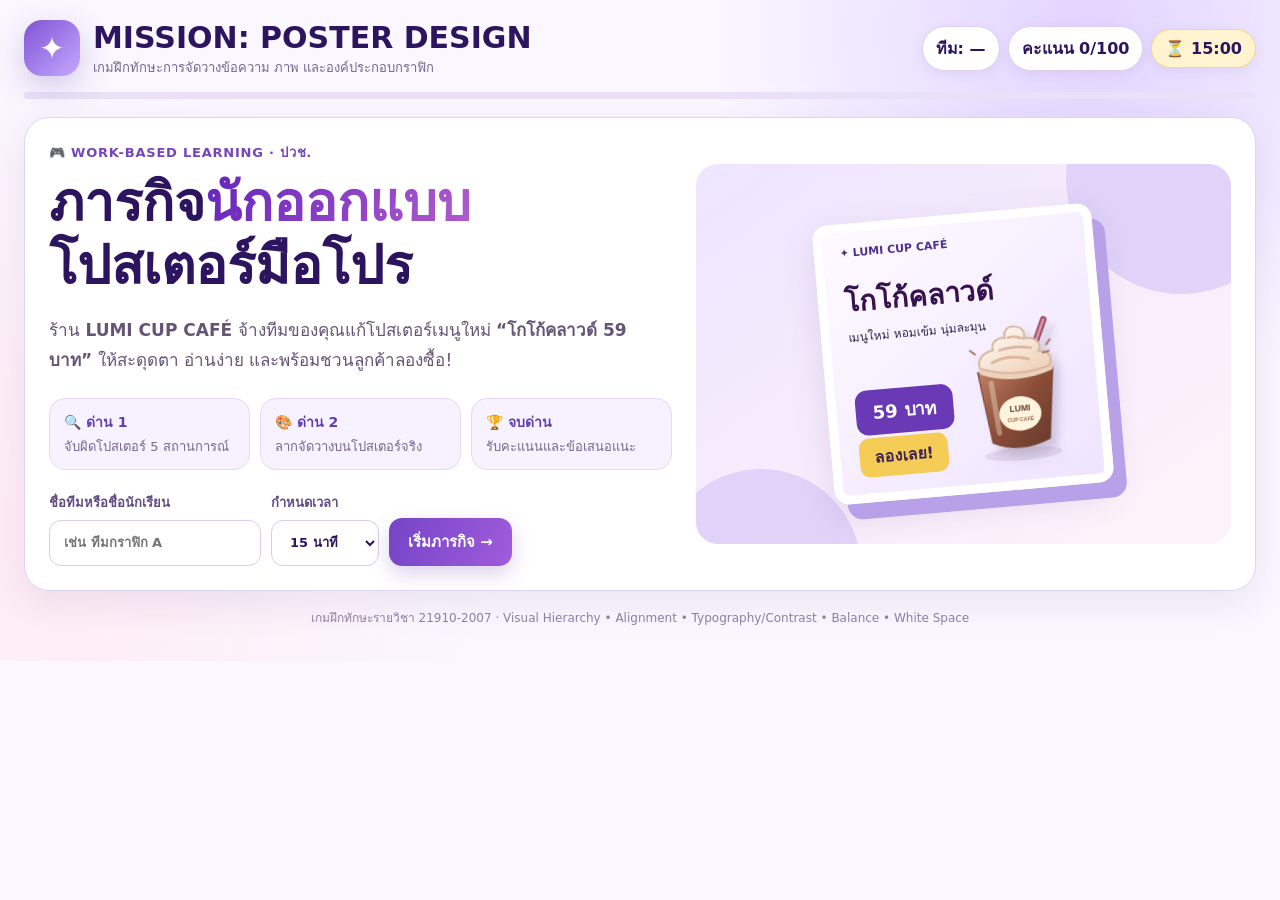
==== commit bf33e119: "Remove certification disclaimer from game's footer" ====
--- a/lumi-poster-design-game/index.html
+++ b/lumi-poster-design-game/index.html
@@ -71,7 +71,7 @@
    <div class="workActions resultButtons"><button id="downloadScore" class="btn primary">📥 บันทึกผลคะแนน (.csv)</button><button id="printResult" class="btn secondary">🖨️ พิมพ์ผลคะแนน</button><button id="replayBtn" class="btn quiet">↻ เล่นใหม่</button></div>
   </div>
  </section>
- <div class="foot">เกมฝึกทักษะรายวิชา 21910-2007 · Visual Hierarchy • Alignment • Typography/Contrast • Balance • White Space · คะแนนในเกมเป็นข้อมูลฝึกทักษะ ไม่ใช่ผลรับรองมาตรฐานอาชีพ</div>
+ <div class="foot">เกมฝึกทักษะรายวิชา 21910-2007 · Visual Hierarchy • Alignment • Typography/Contrast • Balance • White Space</div>
 </div>
 <script>
 (() => {
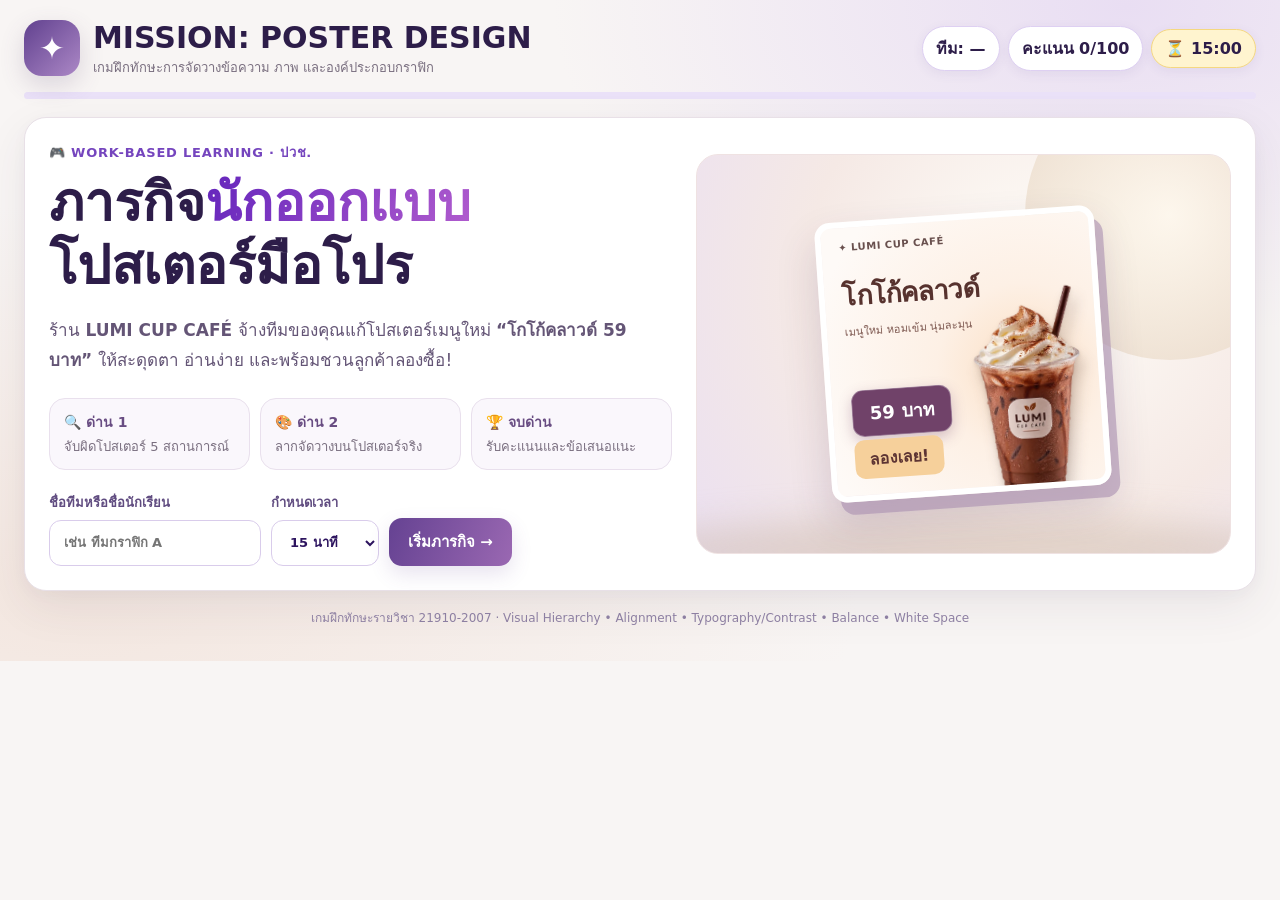
==== commit acbf10b1: "Upgrade poster design game visuals with studio cocoa product photo and professional cafe styling" ====
--- a/lumi-poster-design-game/index.html
+++ b/lumi-poster-design-game/index.html
@@ -6,6 +6,43 @@
 <title>ภารกิจนักออกแบบโปสเตอร์ | LUMI CUP CAFÉ</title>
 <style>
 :root{--deep:#2d145f;--purple:#7245c6;--lilac:#a58ce7;--pink:#f7e7ff;--yellow:#ffd868;--line:#ded4f3;--ink:#33264e;--muted:#75688d;--bg:#faf7ff;--green:#23765c;--red:#b74364}*{box-sizing:border-box}html{min-height:100%;background:var(--bg)}body{font-family:'Noto Sans Thai','Sarabun','Tahoma',system-ui,sans-serif;background:radial-gradient(circle at 85% 5%,#e2d3ff 0,transparent 30%),radial-gradient(circle at 2% 80%,#ffebf4 0,transparent 35%),var(--bg);margin:0;color:var(--ink)}button,input,select{font:inherit}button{cursor:pointer}button:disabled{cursor:not-allowed;opacity:.45}.app{max-width:1280px;margin:0 auto;padding:19px 24px 34px}.top{display:flex;justify-content:space-between;align-items:center;gap:16px;margin-bottom:20px}.topBrand{display:flex;align-items:center;gap:13px}.logo{height:56px;width:56px;border-radius:18px;display:grid;place-items:center;background:linear-gradient(135deg,#7f54d5,#c5a8ff);color:#fff;font-size:31px;box-shadow:0 10px 30px #6348b141}.top h1{font-size:clamp(21px,2.6vw,30px);color:var(--deep);margin:0;line-height:1.25}.top small{color:var(--muted);font-size:13px}.stats{display:flex;align-items:center;gap:8px;flex-wrap:wrap;justify-content:flex-end}.chip{border:1px solid #ded0f2;background:#fff;padding:9px 13px;border-radius:999px;font-weight:700;color:var(--deep);white-space:nowrap;box-shadow:0 3px 12px #4d348012}.chip.time{background:#fff4cf;border-color:#f5d881}.progress{height:7px;border-radius:15px;background:#eae1f8;overflow:hidden;margin:-6px 0 18px}.progressFill{height:100%;background:linear-gradient(90deg,#7543c6,#e0a3ec);width:0;transition:width .3s}.screen{display:none}.screen.active{display:block;animation:fade .25s ease}@keyframes fade{from{opacity:.5;transform:translateY(8px)}to{opacity:1;transform:translateY(0)}}.panel{background:#fff;border:1px solid var(--line);border-radius:25px;box-shadow:0 12px 37px #4e358218;padding:24px}.hero{display:grid;grid-template-columns:1fr 0.86fr;gap:24px;align-items:center;overflow:hidden}.eyebrow{letter-spacing:.06em;font-size:13px;color:#7545be;font-weight:900}.hero h2{font-size:clamp(29px,4.5vw,53px);color:var(--deep);line-height:1.2;margin:8px 0 15px}.hero p{font-size:17px;line-height:1.8;color:#645576}.gradientText{background:linear-gradient(120deg,#6425bc,#b15cce);background-clip:text;-webkit-background-clip:text;color:transparent}.heroArt{position:relative;min-height:380px;display:flex;align-items:center;justify-content:center;background:linear-gradient(145deg,#eee5ff,#fff3f9);border-radius:22px;padding:25px;overflow:hidden}.heroArt::before,.heroArt::after{position:absolute;content:'';border-radius:50%;background:#d7c6f8aa}.heroArt::before{width:230px;height:230px;top:-100px;right:-65px}.heroArt::after{width:200px;height:200px;bottom:-125px;left:-35px}.miniPoster{width:280px;aspect-ratio:1;background:linear-gradient(140deg,#fefaff,#efe4ff);border:9px solid #fff;border-radius:15px;box-shadow:12px 16px 0px #b8a1e8,0 12px 35px #48377922;position:relative;transform:rotate(-5deg);overflow:hidden;z-index:1}.miniPoster .mBrand{position:absolute;top:14px;left:17px;font-size:11px;font-weight:900;color:#50308b}.miniPoster .mTitle{position:absolute;top:47px;left:17px;font-size:28px;color:#36124e;font-weight:900}.miniPoster .mSub{position:absolute;top:95px;left:18px;font-size:12px}.miniPoster .mDrink{position:absolute;right:15px;top:90px;font-size:104px;filter:drop-shadow(6px 8px 4px #55446b38);width:132px;height:163px}.miniPoster .mPrice{position:absolute;left:19px;bottom:58px;background:#6939b6;color:white;padding:8px 17px;border-radius:12px;font-size:18px;font-weight:900}.miniPoster .mCta{position:absolute;left:19px;bottom:16px;background:#f5cd56;color:#40225a;border-radius:10px;padding:7px 15px;font-weight:900}.featureRow{display:grid;grid-template-columns:repeat(3,1fr);gap:10px;margin:22px 0}.feature{border-radius:16px;padding:12px 14px;background:#f7f2ff;border:1px solid #e5d8fb}.feature strong{display:block;color:#623cb2;font-size:14px;margin-bottom:3px}.feature span{font-size:13px;color:var(--muted)}.formrow{display:flex;gap:10px;align-items:flex-end;flex-wrap:wrap;margin-top:21px}.field{display:flex;flex-direction:column;gap:7px;font-size:13px;color:#604c80;font-weight:800}.field input,.field select{height:46px;border:1px solid #d9cceb;background:white;border-radius:12px;padding:0 14px;outline:none;color:#2d145f}.field input:focus,.field select:focus{box-shadow:0 0 0 3px #a58ce756}.btn{border:0;border-radius:13px;padding:12px 19px;font-weight:900;font-size:15px;min-height:46px;transition:transform .15s,filter .15s}.btn:hover{filter:brightness(1.03);transform:translateY(-1px)}.primary{background:linear-gradient(110deg,#7544c7,#a05cdb);color:white;box-shadow:0 8px 20px #6c42b33b}.secondary{background:#f1eafd;color:#5e359d;border:1px solid #d9c9f4}.quiet{background:white;border:1px solid #ddd4ef;color:#6b5886}.yellow{background:#ffd562;color:#452660}.headRow{display:flex;align-items:flex-start;justify-content:space-between;gap:15px;margin-bottom:16px}.headRow h2{color:var(--deep);margin:2px 0 5px;font-size:clamp(24px,3.4vw,35px)}.headRow p{color:var(--muted);margin:0;line-height:1.6}.tag{font-size:12px;color:#613aa1;background:#f0e7ff;border-radius:100px;padding:8px 12px;font-weight:900;white-space:nowrap}.quizLayout{display:grid;grid-template-columns:0.75fr 1fr;gap:18px}.badPreview{height:355px;border-radius:20px;background:linear-gradient(155deg,#ffeffb,#e2d6ff);padding:19px;position:relative;overflow:hidden;border:1px solid #e2d4ff}.badPreview .bpbrand{font-size:12px;font-weight:bold}.badPreview .bptitle{position:absolute;top:54px;left:25px;font-size:31px;font-weight:900;color:#49218c}.badPreview .bpphoto{position:absolute;top:105px;right:40px;font-size:109px;width:152px;height:185px}.badPreview .bpprice{position:absolute;bottom:90px;left:27px;font-weight:900;color:#642fa1;font-size:23px}.badPreview .bpcta{position:absolute;bottom:38px;left:27px;background:#f6d268;color:#442c4e;padding:7px 14px;border-radius:10px;font-weight:900}.badPreview .bpcopy{position:absolute;bottom:130px;left:27px;font-size:13px}.badPreview.caseHierarchy .bptitle{font-size:15px;top:82px}.badPreview.caseHierarchy .bpcopy{font-size:25px;bottom:128px}.badPreview.caseAlign .bptitle{left:140px}.badPreview.caseAlign .bpprice{left:10px}.badPreview.caseAlign .bpcta{left:170px}.badPreview.caseContrast .bptitle,.badPreview.caseContrast .bpprice{color:#e4d6ff}.badPreview.caseBalance .bpphoto{width:225px;height:265px;right:auto;left:-39px;top:75px}.badPreview.caseBalance .bptitle{left:222px;font-size:14px}.badPreview.caseBalance .bpprice{left:220px;font-size:14px}.badPreview.caseWhitespace .bptitle{top:91px}.badPreview.caseWhitespace .bpcopy{bottom:148px}.badPreview.caseWhitespace .bpprice{bottom:140px}.badPreview.caseWhitespace .bpcta{bottom:123px}.questionCard h3{color:#2f1c55;font-size:23px;margin:7px 0 15px;line-height:1.5}.options{display:grid;gap:10px}.opt{display:flex;align-items:center;gap:11px;text-align:left;padding:15px 16px;background:#fbf9ff;border:2px solid #ede7f7;border-radius:13px;font-size:15px;line-height:1.6;color:#3d2c5c;font-weight:700;min-height:62px}.opt .letter{border-radius:10px;display:grid;place-items:center;width:28px;height:28px;flex:none;background:#e9dcfa;color:#6938b1}.opt:hover:not(:disabled){border-color:#976ce2;background:#f7f0ff}.opt.correct{border-color:#5ab69b;background:#eaf8f1}.opt.wrong{border-color:#da889b;background:#fff0f4}.feedback{padding:14px;border-radius:14px;margin-top:16px;background:#fff5e4;border:1px solid #f2deae;color:#614b20;line-height:1.6;display:none}.feedback.show{display:block}.quizBottom{display:flex;justify-content:space-between;align-items:center;margin-top:18px}.boardLayout{display:grid;grid-template-columns:minmax(380px,1.02fr) minmax(300px,.88fr);gap:20px;align-items:start}.canvasWrap{background:#f6f1ff;padding:19px;border-radius:23px;border:1px solid #e4d7fb}.canvasTitle{display:flex;justify-content:space-between;color:#6c5491;font-size:13px;font-weight:800;margin-bottom:10px}.poster{width:min(100%,560px);aspect-ratio:1/1;margin:auto;background:linear-gradient(145deg,#fffafb 5%,#efe6ff 85%);border:9px solid white;border-radius:18px;box-shadow:0 14px 40px #54367a22;position:relative;overflow:hidden;touch-action:none;user-select:none}.poster::before{content:'';width:58%;height:58%;border-radius:50%;position:absolute;top:29%;right:-25%;background:radial-gradient(circle,#e7c6e8,#efdcff00 75%);pointer-events:none}.poster.guides{background-image:linear-gradient(145deg,#fffafb 5%,#efe6ff 85%),linear-gradient(#b59adb 1px,transparent 1px),linear-gradient(90deg,#b59adb 1px,transparent 1px)}.poster.guides::after{content:'';position:absolute;inset:5%;border:2px dashed #8d62b6b0;pointer-events:none;border-radius:8px}.posterPiece{position:absolute;touch-action:none;cursor:grab;display:flex;align-items:center;justify-content:center;text-align:center;transition:box-shadow .12s;padding:3px;line-height:1.1;z-index:2}.posterPiece:focus,.posterPiece.selected{outline:2px dashed #7d45c1;outline-offset:2px;z-index:5}.posterPiece:active{cursor:grabbing}.pieceBrand{font-weight:900;font-size:clamp(10px,1.4vw,16px);color:#59318b;letter-spacing:.05em;justify-content:flex-start}.pieceTitle{font-weight:1000;color:#ead4f5;font-size:clamp(18px,3vw,31px);justify-content:flex-start;text-align:left}.pieceTitle.big{font-size:clamp(27px,4.9vw,47px)}.pieceTitle.dark{color:#3c1b65}.pieceImage{font-size:clamp(67px,11vw,145px);filter:drop-shadow(3px 6px 5px #4a277327)}.cocoaCup{display:block;width:100%;height:100%;pointer-events:none}.piecePrice{font-weight:1000;background:#7136b6;color:white;border-radius:14px;font-size:clamp(14px,3vw,29px);box-shadow:0 5px 13px #8d57ca33}.pieceCta{background:#ffd569;color:#422450;border-radius:14px;font-size:clamp(13px,2.5vw,25px);font-weight:900}.posterNote{position:absolute;left:9%;top:43%;font-size:clamp(9px,1.3vw,13px);color:#977faf;pointer-events:none}.moveNote{font-size:12px;text-align:center;color:#695782;margin-top:10px}.toolPane h3{font-size:18px;color:var(--deep);margin:5px 0 8px}.toolPane p,.toolPane li{font-size:14px;line-height:1.75;color:#6c5a80}.selectLabel{display:inline-block;background:#f5edff;color:#5f349a;border-radius:9px;padding:5px 11px;font-size:13px;font-weight:900;margin:8px 0}.controls{border-radius:18px;background:#faf7ff;border:1px solid #e4dafa;padding:14px;display:grid;gap:12px}.controlGroup{display:flex;gap:7px;align-items:center;flex-wrap:wrap}.controlGroup label{min-width:95px;font-weight:800;font-size:13px;color:#51426c}.smallBtn{padding:9px 11px;border-radius:10px;font-size:13px;background:white;border:1px solid #d4c4ee;color:#5a3b8f;font-weight:900;min-width:42px}.smallBtn.on{background:#7349bf;color:white}.direction{display:grid;grid-template-columns:repeat(3,44px);gap:5px;justify-content:center}.direction button{border:1px solid #d4c4ee;background:white;color:#57368b;border-radius:9px;font-size:18px;min-height:38px}.direction .invisible{visibility:hidden}.evaluation{display:none;border-radius:18px;margin-top:13px;padding:14px;border:1px solid #e5d8f4;background:#fff}.evaluation.show{display:block}.criterion{display:flex;gap:8px;align-items:flex-start;margin:9px 0;font-size:13px;line-height:1.5}.criterion .status{width:21px;flex:none;font-weight:900}.criterion.ok{color:var(--green)}.criterion.notok{color:#a94c68}.workActions{display:flex;gap:8px;flex-wrap:wrap;margin-top:12px}.finalGrade{text-align:center;background:linear-gradient(145deg,#faf2ff,#fff);border:1px solid #e0cbf1;border-radius:22px;padding:26px 15px;margin:15px 0}.finalGrade .number{font-size:clamp(72px,12vw,115px);color:#6937b7;line-height:1;font-weight:1000}.finalGrade .number small{font-size:25px;color:#a894c0}.resultGrid{display:grid;grid-template-columns:repeat(2,1fr);gap:15px}.metric{padding:21px;border-radius:18px;background:#f8f3ff;border:1px solid #e7dbfc}.metric strong{font-size:32px;color:#452071}.metric span{color:#745e8e;font-size:14px;display:block}.foot{margin-top:17px;color:#8d7fa2;font-size:12px;text-align:center}.hide{display:none!important}@media(max-width:900px){.app{padding:12px}.hero,.quizLayout,.boardLayout{grid-template-columns:1fr}.heroArt{min-height:240px}.featureRow{grid-template-columns:1fr}.panel{padding:17px}.stats .chip{font-size:12px;padding:7px 10px}.poster{max-width:540px}.top{align-items:flex-start}.top h1{font-size:21px}.heroArt{display:none}}@media(max-width:520px){.top{flex-wrap:wrap}.headRow{display:block}.resultGrid{grid-template-columns:1fr}.boardLayout{display:block}.quizLayout{display:block}.posterPiece.pieceTitle.big{font-size:clamp(20px,7vw,35px)}.pieceImage{font-size:clamp(62px,24vw,110px)}}@media print{.top,.progress,.foot,.resultButtons,#screen-intro,#screen-quiz,#screen-board{display:none!important}#screen-result{display:block!important}.app{padding:0}.panel{box-shadow:none;border:none}.finalGrade{page-break-inside:avoid}}
+
+/* Visual refresh · Photoreal café product photography / Editorial UI */
+:root{--deep:#2d1d49;--purple:#6844a0;--lilac:#af8cc7;--pink:#f1e9ed;--yellow:#ffd98d;--line:#e6dce4;--ink:#342941;--muted:#796e7f;--bg:#f8f5f4}
+body{background:radial-gradient(ellipse at 88% 1%,#e9def3 0,transparent 36%),radial-gradient(ellipse at 6% 89%,#f3e6df 0,transparent 46%),#f8f5f4;color:var(--ink)}
+.panel{border:1px solid #e8e0e7;box-shadow:0 16px 46px #41304a14,0 4px 15px #48315a08;border-radius:22px}
+.logo{background:linear-gradient(135deg,#61418f,#ac88c6);box-shadow:0 9px 24px #624b7530}
+.heroArt{background:radial-gradient(circle at 66% 32%,#fffef9 0,#f5e9e5 55%,#ebe0f1 100%);border:1px solid #efe2e2;min-height:400px}
+.heroArt::before{background:radial-gradient(circle,#fff9ec 0,#eadac7 72%);top:-85px;right:-85px;width:290px;height:290px;opacity:.65}
+.heroArt::after{background:#ccb9a673;width:130%;height:68px;left:-15%;bottom:-32px;border-radius:50%;filter:blur(17px)}
+.miniPoster{background:radial-gradient(circle at 72% 57%,#fbdfc4 0,#fdf0e5 35%,#fefaf7 87%);border:6px solid #fff;box-shadow:8px 13px 0 #ab90b199,0 20px 40px #4a285730;transform:rotate(-4deg)}
+.miniPoster .mBrand{color:#69504e;font-size:10px;letter-spacing:.05em}
+.miniPoster .mTitle{color:#57322e;font-size:27px;letter-spacing:-.03em;z-index:2;text-shadow:0 1px #fff6}
+.miniPoster .mSub{color:#805c54;z-index:3;max-width:135px;font-size:11px}
+.miniPoster .mDrink{right:-7px;top:72px;width:160px;height:205px;z-index:1;filter:drop-shadow(4px 12px 7px #3e26223d)}
+.miniPoster .mPrice{background:#704269;border:1px solid #fff5;color:white;z-index:3;box-shadow:0 5px 14px #7042694a}
+.miniPoster .mCta{background:#f6d09b;color:#5d3433;z-index:3}
+.feature{background:#faf7fc;border:1px solid #e9e0ed}.feature strong{color:#684c82}
+.badPreview{background:radial-gradient(circle at 70% 50%,#f6ddc6 0,#fff8f1 51%,#f0e8f6 100%);border-color:#ebe0e2;box-shadow:inset 0 0 45px #fff9}
+.badPreview .bpbrand{color:#5f4658;letter-spacing:.025em}
+.badPreview .bptitle{color:#57322e}.badPreview .bpprice{color:#633452}
+.badPreview .bpphoto{filter:drop-shadow(4px 12px 9px #593b3036);top:75px;right:30px;width:175px;height:235px}
+.badPreview.caseContrast .bptitle,.badPreview.caseContrast .bpprice{color:#eee4f6}
+.badPreview.caseBalance .bpphoto{width:240px;height:305px;top:42px;left:-45px}
+.poster{background:radial-gradient(circle at 72% 56%,#f7dfc7 0,#fff6ea 47%,#fcf7f3 92%);border:7px solid #fff;box-shadow:0 13px 43px #3e2b3e20,0 2px 10px #4c324514}
+.poster::before{background:radial-gradient(circle,#e5c7b699,#f5ead500 73%);top:21%;right:-19%;width:70%;height:70%}
+.poster.guides{background-image:linear-gradient(145deg,#fff9f4 5%,#f4e7da 85%),linear-gradient(#b59adb 1px,transparent 1px),linear-gradient(90deg,#b59adb 1px,transparent 1px)}
+.posterPiece.pieceImage{filter:drop-shadow(4px 10px 8px #4f312942);padding:0;overflow:visible}
+.cocoaCup.productPhoto{display:block;width:100%;height:100%;object-fit:contain;object-position:center;pointer-events:none;user-select:none;-webkit-user-drag:none;filter:drop-shadow(0 2px 2px #46281921)}
+.pieceTitle{color:#ebdbe7}.pieceTitle.dark{color:#523342}
+.pieceBrand{color:#765258}.piecePrice{background:#764465;box-shadow:0 8px 19px #75446530}.pieceCta{background:#f4d197;color:#57372e}
+.posterNote{color:#977f8e}
+.canvasWrap{background:#f5eef5;border-color:#e6dce7}
+.btn.primary{background:linear-gradient(110deg,#654292,#9a68b2);box-shadow:0 8px 20px #65429226}
+.finalGrade{background:linear-gradient(145deg,#fbf6fc,#fff8f3)}
+@media(max-width:900px){.heroArt{display:flex;min-height:290px}.miniPoster{width:240px}.miniPoster .mDrink{width:145px}}
+@media(max-width:560px){.heroArt{min-height:235px}.miniPoster{width:208px}.miniPoster .mBrand{font-size:9px}.miniPoster .mTitle{font-size:22px;top:40px}.miniPoster .mDrink{width:130px;right:-8px;top:55px;height:160px}.miniPoster .mPrice{font-size:14px;padding:5px 9px;bottom:48px}.miniPoster .mCta{font-size:12px;padding:5px 9px;bottom:12px}.miniPoster .mSub{top:80px;font-size:10px}.badPreview .bpphoto{right:9px;width:145px;height:210px}}
+
 </style>
 </head>
 <body>
@@ -24,13 +61,13 @@
     <div class="featureRow"><div class="feature"><strong>🔍 ด่าน 1</strong><span>จับผิดโปสเตอร์ 5 สถานการณ์</span></div><div class="feature"><strong>🎨 ด่าน 2</strong><span>ลากจัดวางบนโปสเตอร์จริง</span></div><div class="feature"><strong>🏆 จบด่าน</strong><span>รับคะแนนและข้อเสนอแนะ</span></div></div>
     <div class="formrow"><label class="field">ชื่อทีมหรือชื่อนักเรียน<input id="teamInput" maxlength="36" placeholder="เช่น ทีมกราฟิก A" /></label><label class="field">กำหนดเวลา<select id="duration"><option value="15">15 นาที</option><option value="10">10 นาที</option><option value="20">20 นาที</option><option value="0">ไม่จับเวลา</option></select></label><button id="startBtn" class="btn primary">เริ่มภารกิจ →</button></div>
    </div>
-   <div class="heroArt"><div class="miniPoster"><span class="mBrand">✦ LUMI CUP CAFÉ</span><span class="mTitle">โกโก้คลาวด์</span><span class="mSub">เมนูใหม่ หอมเข้ม นุ่มละมุน</span><span class="mDrink"><svg class="cocoaCup" viewBox="0 0 200 240" xmlns="http://www.w3.org/2000/svg" aria-label="ภาพแก้วโกโก้คลาวด์" role="img"><defs><linearGradient id="cocoaDrink" x1="0" y1="0" x2="1" y2="1"><stop stop-color="#bd8164"/><stop offset=".5" stop-color="#8a4c36"/><stop offset="1" stop-color="#63382d"/></linearGradient><linearGradient id="creamGradient" x1="0" y1="0" x2=".7" y2="1"><stop stop-color="#fffefa"/><stop offset="1" stop-color="#f0d4bd"/></linearGradient></defs><ellipse cx="103" cy="217" rx="59" ry="10" fill="#775e87" opacity=".15"/><path d="M120 83L150 17" stroke="#9e4b68" stroke-width="10" stroke-linecap="round"/><path d="M120 83L150 17" stroke="#da98a5" stroke-width="4" stroke-linecap="round"/><path d="M44 89Q99 101 158 89L145 197Q99 217 58 197Z" fill="url(#cocoaDrink)" stroke="#7d493d" stroke-width="2"/><path d="M63 107L69 183" stroke="#fff5e2" stroke-opacity=".35" stroke-width="8" stroke-linecap="round"/><path d="M52 88Q100 107 153 89" fill="none" stroke="#ecd2b8" stroke-width="11" stroke-linecap="round"/><path d="M48 83C43 67 59 58 70 57C66 45 81 37 89 40C87 29 96 21 105 24C120 26 121 37 117 43C135 41 146 52 138 64C154 64 160 75 153 87Q99 103 48 83Z" fill="url(#creamGradient)" stroke="#d8b79f" stroke-width="3"/><path d="M67 76Q92 64 123 75M80 58Q103 52 127 58M94 40Q103 37 113 42" fill="none" stroke="#d6a98a" stroke-width="4" stroke-linecap="round" opacity=".8"/><ellipse cx="103" cy="156" rx="32" ry="26" fill="#fff4de"/><text x="103" y="153" text-anchor="middle" font-size="13" font-weight="900" font-family="Tahoma, sans-serif" fill="#67432f">LUMI</text><text x="103" y="167" text-anchor="middle" font-size="8" font-weight="800" font-family="Tahoma, sans-serif" fill="#98694e">CUP CAFÉ</text><path d="M151 55l6 -7m-12 19l9 -2M42 61l-7-6" stroke="#ab7a63" stroke-width="3" stroke-linecap="round"/></svg></span><span class="mPrice">59 บาท</span><span class="mCta">ลองเลย!</span></div></div>
+   <div class="heroArt"><div class="miniPoster"><span class="mBrand">✦ LUMI CUP CAFÉ</span><span class="mTitle">โกโก้คลาวด์</span><span class="mSub">เมนูใหม่ หอมเข้ม นุ่มละมุน</span><span class="mDrink"><img class="cocoaCup productPhoto" src="[data-uri]" alt="แก้วโกโก้คลาวด์ วิปครีมและโกโก้เย็น LUMI CUP CAFÉ" draggable="false"/></span><span class="mPrice">59 บาท</span><span class="mCta">ลองเลย!</span></div></div>
   </div>
  </section>
  <section id="screen-quiz" class="screen">
   <div class="headRow"><div><div class="eyebrow">ด่าน 1/2 · DESIGN DETECTIVE</div><h2>จับผิดโปสเตอร์!</h2><p>อ่านโจทย์และเลือกวิธีแก้ไขที่เหมาะสมที่สุด · ข้อละ 10 คะแนน</p></div><div class="tag">ข้อ <span id="questionCount">1</span> จาก 5</div></div>
   <div class="quizLayout">
-   <div class="panel"><div class="badPreview" id="badPreview"><div class="bpbrand">LUMI CUP CAFÉ</div><div class="bptitle">โกโก้คลาวด์</div><div class="bpcopy">เมนูใหม่ หอมเข้ม นุ่มละมุน</div><div class="bpphoto"><svg class="cocoaCup" viewBox="0 0 200 240" xmlns="http://www.w3.org/2000/svg" aria-label="ภาพแก้วโกโก้คลาวด์" role="img"><defs><linearGradient id="cocoaDrink" x1="0" y1="0" x2="1" y2="1"><stop stop-color="#bd8164"/><stop offset=".5" stop-color="#8a4c36"/><stop offset="1" stop-color="#63382d"/></linearGradient><linearGradient id="creamGradient" x1="0" y1="0" x2=".7" y2="1"><stop stop-color="#fffefa"/><stop offset="1" stop-color="#f0d4bd"/></linearGradient></defs><ellipse cx="103" cy="217" rx="59" ry="10" fill="#775e87" opacity=".15"/><path d="M120 83L150 17" stroke="#9e4b68" stroke-width="10" stroke-linecap="round"/><path d="M120 83L150 17" stroke="#da98a5" stroke-width="4" stroke-linecap="round"/><path d="M44 89Q99 101 158 89L145 197Q99 217 58 197Z" fill="url(#cocoaDrink)" stroke="#7d493d" stroke-width="2"/><path d="M63 107L69 183" stroke="#fff5e2" stroke-opacity=".35" stroke-width="8" stroke-linecap="round"/><path d="M52 88Q100 107 153 89" fill="none" stroke="#ecd2b8" stroke-width="11" stroke-linecap="round"/><path d="M48 83C43 67 59 58 70 57C66 45 81 37 89 40C87 29 96 21 105 24C120 26 121 37 117 43C135 41 146 52 138 64C154 64 160 75 153 87Q99 103 48 83Z" fill="url(#creamGradient)" stroke="#d8b79f" stroke-width="3"/><path d="M67 76Q92 64 123 75M80 58Q103 52 127 58M94 40Q103 37 113 42" fill="none" stroke="#d6a98a" stroke-width="4" stroke-linecap="round" opacity=".8"/><ellipse cx="103" cy="156" rx="32" ry="26" fill="#fff4de"/><text x="103" y="153" text-anchor="middle" font-size="13" font-weight="900" font-family="Tahoma, sans-serif" fill="#67432f">LUMI</text><text x="103" y="167" text-anchor="middle" font-size="8" font-weight="800" font-family="Tahoma, sans-serif" fill="#98694e">CUP CAFÉ</text><path d="M151 55l6 -7m-12 19l9 -2M42 61l-7-6" stroke="#ab7a63" stroke-width="3" stroke-linecap="round"/></svg></div><div class="bpprice">59 บาท</div><div class="bpcta">ลองเลย!</div></div><div class="moveNote">โปสเตอร์ตัวอย่างมีจุดที่ควรแก้ไข · ใช้สายตานักออกแบบช่วยวิเคราะห์</div></div>
+   <div class="panel"><div class="badPreview" id="badPreview"><div class="bpbrand">LUMI CUP CAFÉ</div><div class="bptitle">โกโก้คลาวด์</div><div class="bpcopy">เมนูใหม่ หอมเข้ม นุ่มละมุน</div><div class="bpphoto"><img class="cocoaCup productPhoto" src="[data-uri]" alt="แก้วโกโก้คลาวด์ วิปครีมและโกโก้เย็น LUMI CUP CAFÉ" draggable="false"/></div><div class="bpprice">59 บาท</div><div class="bpcta">ลองเลย!</div></div><div class="moveNote">โปสเตอร์ตัวอย่างมีจุดที่ควรแก้ไข · ใช้สายตานักออกแบบช่วยวิเคราะห์</div></div>
    <div class="panel questionCard"><div class="tag" id="principleTag">หลักการออกแบบ</div><h3 id="questionText"></h3><div id="answers" class="options"></div><div id="feedback" class="feedback" aria-live="polite"></div><div class="quizBottom"><span id="quizPoints" style="font-weight:900;color:#7543b6">คะแนนด่านนี้ 0/50</span><button id="nextBtn" class="btn primary" disabled>ข้อต่อไป →</button></div></div>
   </div>
  </section>
@@ -42,7 +79,7 @@
       <div class="posterNote">เมนูใหม่ · หอมเข้ม นุ่มละมุน</div>
       <div tabindex="0" role="button" aria-label="โลโก้ร้าน ลากเพื่อย้าย" data-piece="brand" class="posterPiece pieceBrand">✦ LUMI CUP CAFÉ</div>
       <div tabindex="0" role="button" aria-label="ชื่อเมนู ลากเพื่อย้าย" data-piece="title" class="posterPiece pieceTitle">โกโก้คลาวด์</div>
-      <div tabindex="0" role="button" aria-label="ภาพสินค้า ลากเพื่อย้าย" data-piece="image" class="posterPiece pieceImage"><svg class="cocoaCup" viewBox="0 0 200 240" xmlns="http://www.w3.org/2000/svg" aria-label="ภาพแก้วโกโก้คลาวด์" role="img"><defs><linearGradient id="cocoaDrink" x1="0" y1="0" x2="1" y2="1"><stop stop-color="#bd8164"/><stop offset=".5" stop-color="#8a4c36"/><stop offset="1" stop-color="#63382d"/></linearGradient><linearGradient id="creamGradient" x1="0" y1="0" x2=".7" y2="1"><stop stop-color="#fffefa"/><stop offset="1" stop-color="#f0d4bd"/></linearGradient></defs><ellipse cx="103" cy="217" rx="59" ry="10" fill="#775e87" opacity=".15"/><path d="M120 83L150 17" stroke="#9e4b68" stroke-width="10" stroke-linecap="round"/><path d="M120 83L150 17" stroke="#da98a5" stroke-width="4" stroke-linecap="round"/><path d="M44 89Q99 101 158 89L145 197Q99 217 58 197Z" fill="url(#cocoaDrink)" stroke="#7d493d" stroke-width="2"/><path d="M63 107L69 183" stroke="#fff5e2" stroke-opacity=".35" stroke-width="8" stroke-linecap="round"/><path d="M52 88Q100 107 153 89" fill="none" stroke="#ecd2b8" stroke-width="11" stroke-linecap="round"/><path d="M48 83C43 67 59 58 70 57C66 45 81 37 89 40C87 29 96 21 105 24C120 26 121 37 117 43C135 41 146 52 138 64C154 64 160 75 153 87Q99 103 48 83Z" fill="url(#creamGradient)" stroke="#d8b79f" stroke-width="3"/><path d="M67 76Q92 64 123 75M80 58Q103 52 127 58M94 40Q103 37 113 42" fill="none" stroke="#d6a98a" stroke-width="4" stroke-linecap="round" opacity=".8"/><ellipse cx="103" cy="156" rx="32" ry="26" fill="#fff4de"/><text x="103" y="153" text-anchor="middle" font-size="13" font-weight="900" font-family="Tahoma, sans-serif" fill="#67432f">LUMI</text><text x="103" y="167" text-anchor="middle" font-size="8" font-weight="800" font-family="Tahoma, sans-serif" fill="#98694e">CUP CAFÉ</text><path d="M151 55l6 -7m-12 19l9 -2M42 61l-7-6" stroke="#ab7a63" stroke-width="3" stroke-linecap="round"/></svg></div>
+      <div tabindex="0" role="button" aria-label="ภาพสินค้า ลากเพื่อย้าย" data-piece="image" class="posterPiece pieceImage"><img class="cocoaCup productPhoto" src="[data-uri]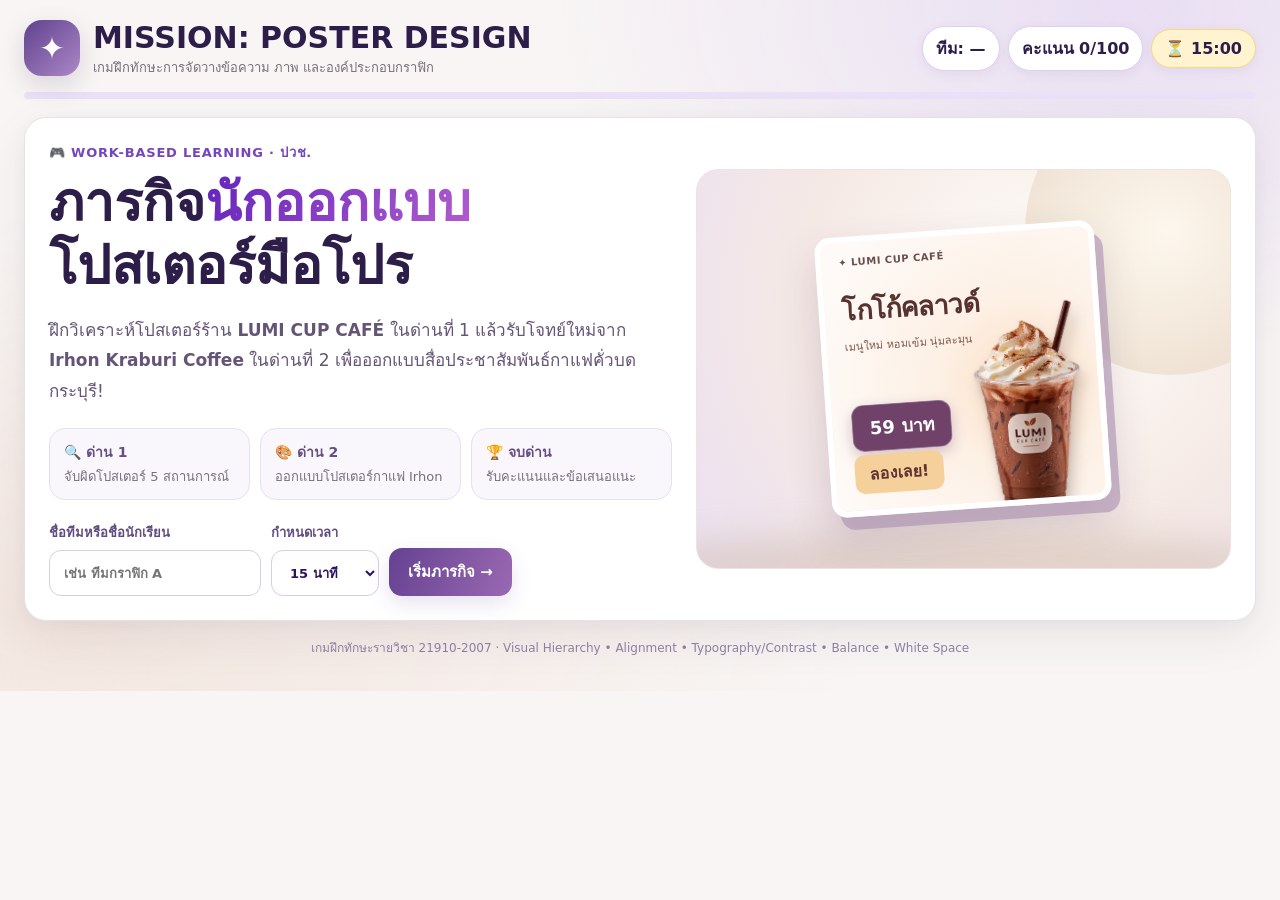
==== commit 3ce71e12: "Use selected poster design game version with Irhon coffee creative brief, sketch, and resizable stag" ====
--- a/lumi-poster-design-game/index.html
+++ b/lumi-poster-design-game/index.html
@@ -43,6 +43,75 @@
 @media(max-width:900px){.heroArt{display:flex;min-height:290px}.miniPoster{width:240px}.miniPoster .mDrink{width:145px}}
 @media(max-width:560px){.heroArt{min-height:235px}.miniPoster{width:208px}.miniPoster .mBrand{font-size:9px}.miniPoster .mTitle{font-size:22px;top:40px}.miniPoster .mDrink{width:130px;right:-8px;top:55px;height:160px}.miniPoster .mPrice{font-size:14px;padding:5px 9px;bottom:48px}.miniPoster .mCta{font-size:12px;padding:5px 9px;bottom:12px}.miniPoster .mSub{top:80px;font-size:10px}.badPreview .bpphoto{right:9px;width:145px;height:210px}}
 
+
+/* Poster layout studio — responsive image/text resizing */
+.poster{container-type:inline-size;aspect-ratio:1/1;background:radial-gradient(ellipse at 74% 36%,#fff9fb 0,#f9eafa 43%,#fbf4fa 75%,#f6e8f1 100%);border:8px solid white;box-shadow:0 16px 48px #4f30542c,0 2px 12px #5340521c;border-radius:20px}
+.poster::before{content:"";position:absolute;inset:-15%;pointer-events:none;background:radial-gradient(circle at 27% 15%,#fff9ff9e 0,transparent 39%),radial-gradient(circle at 88% 77%,#e6c8e967,transparent 48%)}
+.posterGrain{position:absolute;inset:0;pointer-events:none;opacity:.16;z-index:0;background-image:radial-gradient(#c6a4ca 0.45px,transparent .5px);background-size:6px 6px}
+.poster.guides{background:radial-gradient(ellipse at 70% 35%,#fff9fb,#f4eaf7)}
+.poster.guides::after{z-index:9;pointer-events:none}
+.posterPiece{z-index:2;touch-action:none;overflow:visible;line-height:1.15;cursor:grab;white-space:normal;user-select:none}
+.posterPiece.selected{outline:2px dashed #7742bd;outline-offset:2px;z-index:7}
+.posterPiece .resizeHandle{display:none;position:absolute;right:-11px;bottom:-11px;width:23px;height:23px;background:#7846c7;color:white;border:2px solid #fff;border-radius:7px;cursor:nwse-resize;box-shadow:0 3px 12px #2a1b3c66;align-items:center;justify-content:center;line-height:1;font-size:15px;z-index:15;touch-action:none}
+.posterPiece.selected .resizeHandle{display:flex}
+.posterPiece.pieceBrand{font-size:calc(var(--font-pct,2.9) * 1cqw);font-weight:850;letter-spacing:.02em;color:#4e2859;justify-content:flex-start;text-align:left;white-space:nowrap}
+.posterPiece.pieceTitle{font-size:calc(var(--font-pct,7.2) * 1cqw);font-weight:1000;line-height:1.1;color:#dcc5dc;justify-content:flex-start;text-align:left;white-space:nowrap;letter-spacing:-.04em}
+.posterPiece.pieceTitle.big{font-size:calc(var(--font-pct,7.2) * 1cqw)}
+.posterPiece.pieceTitle.dark{color:#47114e}
+.posterPiece.pieceSubtitle{font-size:calc(var(--font-pct,3.45) * 1cqw);font-weight:800;color:#582861;justify-content:flex-start;text-align:left;line-height:1.25}
+.posterPiece.pieceImage{filter:drop-shadow(7px 15px 9px #55313f40);padding:0;z-index:4}
+.posterPiece.pieceImage img{object-fit:contain;object-position:center;max-width:100%;height:100%;width:100%;filter:none}
+.posterPiece.piecePrice{font-size:calc(var(--font-pct,5.1) * 1cqw);background:linear-gradient(130deg,#a45cc0,#8247a0);color:#fff;border-radius:999px;font-weight:950;box-shadow:0 8px 25px #663e7d3b;white-space:nowrap}
+.posterPiece.pieceCta{font-size:calc(var(--font-pct,4.3) * 1cqw);background:linear-gradient(125deg,#a262be,#8545a4);color:white;font-weight:950;border-radius:999px;box-shadow:0 7px 19px #8147a438;white-space:nowrap}
+.posterPiece.pieceDecor{padding:0;filter:drop-shadow(1px 3px 3px #27391b35)}
+.posterPiece.pieceDecor svg{width:100%;height:100%;display:block;pointer-events:none}
+.pieceLeafBottom svg{transform:rotate(23deg)}.pieceLeafTop svg{transform:rotate(-20deg)}
+.pieceChocolate{z-index:3!important}
+.piecePicker{height:39px;min-width:176px;max-width:100%;padding:6px 10px;border-radius:10px;border:1px solid #d8c7e9;background:#fff;color:#4a285e;font-weight:750;font-size:13px}
+#sizeSlider{width:clamp(100px,11vw,175px);accent-color:#8049bf;cursor:pointer;flex:1 1 110px}
+.sizeValue{min-width:45px;font-weight:900;font-size:13px;color:#684395}
+.referenceSection{margin:10px 0}.referenceSection details{border:1px solid #ebd9ea;background:#fcf8fd;border-radius:13px;padding:9px 12px}
+.referenceSection summary{font-weight:800;color:#68449b;cursor:pointer;font-size:14px}
+.referenceImage{display:block;width:min(100%,240px);margin:13px auto;border-radius:12px;box-shadow:0 8px 22px #57315a2a;border:3px solid #fff}
+.referenceCaption{text-align:center;font-size:12px!important;color:#8b7491!important}
+.boardLayout{grid-template-columns:minmax(360px,1fr) minmax(320px,.90fr)}
+@media(max-width:950px){.boardLayout{grid-template-columns:1fr}.poster{max-width:560px}.canvasWrap{margin-bottom:18px}}
+@media(max-width:560px){.posterPiece.pieceTitle{font-size:calc(var(--font-pct,7.2) * 1cqw)!important}.posterPiece.pieceTitle.big{font-size:calc(var(--font-pct,7.2) * 1cqw)!important}.piecePicker{min-width:155px}.posterPiece .resizeHandle{height:26px;width:26px}}
+
+.pieceDecor .decorPhoto{display:block;width:100%;height:100%;object-fit:contain;filter:drop-shadow(1px 4px 4px #25351b3f);pointer-events:none}.pieceLeafBottom .decorPhoto{transform:rotate(10deg)}
+
+/* Stage-2 Irhon Kraburi Coffee: selected-version fidelity, new client brief. */
+.irhonStage .irhonPoster{aspect-ratio:4/5;background:radial-gradient(ellipse at 68% 28%,#fffdf7 0%,#fff1e4 44%,#f8dfec 80%,#f3cddf 100%);border:8px solid white;box-shadow:0 20px 48px #4d214c2e,0 2px 13px #66345a16}
+.irhonStage .irhonPoster:before{background:radial-gradient(ellipse at 81% 34%,#fff6db 0,transparent 57%);opacity:.9}
+.irhonStage .irhonPoster .posterGrain{background-image:radial-gradient(#b07195 .35px,transparent .5px);opacity:.10;background-size:5px 5px}
+.irhonStage .posterPiece{line-height:1.11}
+.irhonStage .pieceBrand.irhonBrand{color:#723326;display:flex;flex-direction:column;align-items:center;justify-content:center;line-height:1.05;text-align:center;white-space:normal}
+.irhonStage .irhonBrand b{font-size:calc(var(--font-pct,3.8)*1cqw);font-weight:1000;font-style:italic;letter-spacing:-.045em;line-height:1;color:#75391a;text-shadow:0 1px #fff8e6}
+.irhonStage .irhonBrand span{font-size:calc(var(--font-pct,3.8)*.47cqw);font-weight:950;color:#814d38;letter-spacing:.05em;white-space:nowrap}
+.irhonStage .pieceTitle{white-space:normal;text-align:center;justify-content:center;line-height:1.08;color:#e8d1e3;font-weight:950;letter-spacing:-.035em;font-size:calc(var(--font-pct,5.35)*1cqw)!important}
+.irhonStage .pieceTitle.big{font-size:calc(var(--font-pct,5.35)*1cqw)!important}
+.irhonStage .pieceTitle.dark{color:#632444}
+.irhonStage .pieceSubtitle{font-size:calc(var(--font-pct,2.75)*1cqw);font-weight:850;color:#814451;line-height:1.28;justify-content:center;text-align:center}
+.irhonStage .pieceImage{filter:drop-shadow(4px 11px 6px #3d163c39);padding:0}
+.irhonStage .pieceImage img{height:100%;width:100%;object-fit:contain;object-position:50% 50%;pointer-events:none}
+.irhonStage .piecePrice{font-size:calc(var(--font-pct,4.0)*1cqw);background:linear-gradient(145deg,#921369,#640e56);border:1px solid #e5b84d;box-shadow:0 7px 18px #8a1a7836;padding:2px}
+.irhonStage .piecePrice span{display:flex;align-items:center;justify-content:center;flex-direction:column;line-height:1.02;gap:3px}
+.irhonStage .piecePrice b{white-space:nowrap;font-size:1em}
+.irhonStage .piecePrice small{white-space:nowrap;font-size:.37em;font-weight:850}
+.irhonStage .pieceCta{font-size:calc(var(--font-pct,3.05)*1cqw);white-space:nowrap;background:linear-gradient(140deg,#873b80,#5a2761);color:#fff;box-shadow:0 7px 17px #7332682e}
+.irhonStage .pieceDate{font-size:calc(var(--font-pct,2.65)*1cqw);font-weight:850;color:#713c57;justify-content:center;white-space:nowrap}
+.irhonStage .pieceBerries,.irhonStage .pieceCup{filter:drop-shadow(2px 5px 4px #3b21302d);padding:0}
+.irhonStage .pieceDecor img{height:100%;width:100%;object-fit:contain;pointer-events:none}
+.irhonStage .irhonBrief{padding:13px 15px;border-radius:14px;border:1px solid #eedcec;background:#fff9fc;color:#634763;font-size:13px;line-height:1.85;margin:8px 0 12px}
+.irhonStage .irhonBrief b{color:#5c254b}
+.irhonStage .referenceSection details{background:#fffaf8}
+.irhonStage .referenceImage.irhonSketch{width:min(100%,370px);height:auto;border:2px solid #eee8e5}
+.irhonStage .referenceCaption{max-width:420px;margin:8px auto}
+.irhonStage .toolPane h3{color:#572145}
+.irhonStage .canvasWrap{background:linear-gradient(160deg,#fdf3f8,#f4eaf5)}
+.irhonStage .pieceTitle:not(.dark){color:#ead4e2}
+@media(max-width:560px){.irhonStage .pieceTitle,.irhonStage .pieceTitle.big{font-size:calc(var(--font-pct,5.35)*1cqw)!important}}
+
 </style>
 </head>
 <body>
@@ -57,8 +126,8 @@
    <div>
     <div class="eyebrow">🎮 WORK-BASED LEARNING · ปวช.</div>
     <h2>ภารกิจ<span class="gradientText">นักออกแบบ</span><br>โปสเตอร์มือโปร</h2>
-    <p>ร้าน <b>LUMI CUP CAFÉ</b> จ้างทีมของคุณแก้โปสเตอร์เมนูใหม่ <b>“โกโก้คลาวด์ 59 บาท”</b> ให้สะดุดตา อ่านง่าย และพร้อมชวนลูกค้าลองซื้อ!</p>
-    <div class="featureRow"><div class="feature"><strong>🔍 ด่าน 1</strong><span>จับผิดโปสเตอร์ 5 สถานการณ์</span></div><div class="feature"><strong>🎨 ด่าน 2</strong><span>ลากจัดวางบนโปสเตอร์จริง</span></div><div class="feature"><strong>🏆 จบด่าน</strong><span>รับคะแนนและข้อเสนอแนะ</span></div></div>
+    <p>ฝึกวิเคราะห์โปสเตอร์ร้าน <b>LUMI CUP CAFÉ</b> ในด่านที่ 1 แล้วรับโจทย์ใหม่จาก <b>Irhon Kraburi Coffee</b> ในด่านที่ 2 เพื่อออกแบบสื่อประชาสัมพันธ์กาแฟคั่วบดกระบุรี!</p>
+    <div class="featureRow"><div class="feature"><strong>🔍 ด่าน 1</strong><span>จับผิดโปสเตอร์ 5 สถานการณ์</span></div><div class="feature"><strong>🎨 ด่าน 2</strong><span>ออกแบบโปสเตอร์กาแฟ Irhon</span></div><div class="feature"><strong>🏆 จบด่าน</strong><span>รับคะแนนและข้อเสนอแนะ</span></div></div>
     <div class="formrow"><label class="field">ชื่อทีมหรือชื่อนักเรียน<input id="teamInput" maxlength="36" placeholder="เช่น ทีมกราฟิก A" /></label><label class="field">กำหนดเวลา<select id="duration"><option value="15">15 นาที</option><option value="10">10 นาที</option><option value="20">20 นาที</option><option value="0">ไม่จับเวลา</option></select></label><button id="startBtn" class="btn primary">เริ่มภารกิจ →</button></div>
    </div>
    <div class="heroArt"><div class="miniPoster"><span class="mBrand">✦ LUMI CUP CAFÉ</span><span class="mTitle">โกโก้คลาวด์</span><span class="mSub">เมนูใหม่ หอมเข้ม นุ่มละมุน</span><span class="mDrink"><img class="cocoaCup productPhoto" src="[data-uri]" alt="แก้วโกโก้คลาวด์ วิปครีมและโกโก้เย็น LUMI CUP CAFÉ" draggable="false"/></span><span class="mPrice">59 บาท</span><span class="mCta">ลองเลย!</span></div></div>
@@ -71,28 +140,43 @@
    <div class="panel questionCard"><div class="tag" id="principleTag">หลักการออกแบบ</div><h3 id="questionText"></h3><div id="answers" class="options"></div><div id="feedback" class="feedback" aria-live="polite"></div><div class="quizBottom"><span id="quizPoints" style="font-weight:900;color:#7543b6">คะแนนด่านนี้ 0/50</span><button id="nextBtn" class="btn primary" disabled>ข้อต่อไป →</button></div></div>
   </div>
  </section>
- <section id="screen-board" class="screen">
-  <div class="headRow"><div><div class="eyebrow">ด่าน 2/2 · ART DIRECTOR</div><h2>ลงมือจัดเลย์เอาต์!</h2><p>ลาก 5 องค์ประกอบให้เหมาะสม แล้วปรับขนาดหัวเรื่องและสีตัวอักษร</p></div><div class="tag">ด่านนี้ 50 คะแนน</div></div>
+ <section id="screen-board" class="screen irhonStage">
+  <div class="headRow"><div><div class="eyebrow">ด่าน 2/2 · ART DIRECTOR · IRHON KRABURI COFFEE</div><h2>ลงมือจัดเลย์เอาต์!</h2><p>โจทย์ใหม่: โปสเตอร์กาแฟคั่วบดโรบัสต้ากระบุรี · ลาก ย่อ–ขยาย และจัดวางตาม Creative Brief</p></div><div class="tag">ด่านนี้ 50 คะแนน</div></div>
   <div class="boardLayout">
-   <div class="canvasWrap"><div class="canvasTitle"><span>โปสเตอร์จริง · 1:1 (1080 × 1080 px จำลอง)</span><span>แก้ไขด้วยการลาก</span></div>
-    <div class="poster" id="poster" aria-label="พื้นที่จัดวางโปสเตอร์แบบลากได้">
-      <div class="posterNote">เมนูใหม่ · หอมเข้ม นุ่มละมุน</div>
-      <div tabindex="0" role="button" aria-label="โลโก้ร้าน ลากเพื่อย้าย" data-piece="brand" class="posterPiece pieceBrand">✦ LUMI CUP CAFÉ</div>
-      <div tabindex="0" role="button" aria-label="ชื่อเมนู ลากเพื่อย้าย" data-piece="title" class="posterPiece pieceTitle">โกโก้คลาวด์</div>
-      <div tabindex="0" role="button" aria-label="ภาพสินค้า ลากเพื่อย้าย" data-piece="image" class="posterPiece pieceImage"><img class="cocoaCup productPhoto" src="[data-uri]" alt="แก้วโกโก้คลาวด์ วิปครีมและโกโก้เย็น LUMI CUP CAFÉ" draggable="false"/></div>
-      <div tabindex="0" role="button" aria-label="ราคา ลากเพื่อย้าย" data-piece="price" class="posterPiece piecePrice">59 บาท</div>
-      <div tabindex="0" role="button" aria-label="ข้อความชวนซื้อ ลากเพื่อย้าย" data-piece="cta" class="posterPiece pieceCta">ลองเลย!</div>
+   <div class="canvasWrap"><div class="canvasTitle"><span>ใบงานออกแบบ · แนวตั้ง 4:5 (1080 × 1350 px)</span><span>คลิกเลือก → ลาก → ย่อ/ขยาย</span></div>
+    <div class="poster irhonPoster" id="poster" aria-label="พื้นที่จัดวางโปสเตอร์กาแฟ Irhon แบบลากและปรับขนาดได้">
+      <div class="posterGrain" aria-hidden="true"></div>
+      <div tabindex="0" role="button" aria-label="โลโก้และชื่อแบรนด์ Irhon Kraburi Coffee" data-piece="brand" class="posterPiece pieceBrand irhonBrand"><b>Irhon</b><span>KRABURI COFFEE</span></div>
+      <div tabindex="0" role="button" aria-label="ข้อความพาดหัว เข้ม กลมกล่อม หอมเป็นเอกลักษณ์" data-piece="title" class="posterPiece pieceTitle"><span>เข้ม กลมกล่อม<br>หอมเป็นเอกลักษณ์</span></div>
+      <div tabindex="0" role="button" aria-label="คำบรรยายกาแฟจากสวนกระบุรีและโรบัสต้า 100 เปอร์เซ็นต์" data-piece="subtitle" class="posterPiece pieceSubtitle"><span>จากสวนกาแฟกระบุรี จ.ระนอง<br>กาแฟคั่วบดโรบัสต้าแท้ 100%</span></div>
+      <div tabindex="0" role="button" aria-label="ถุงกาแฟคั่วบด Irhon น้ำหนัก 500 กรัม" data-piece="image" class="posterPiece pieceImage"><img class="productPhoto" src="[data-uri]